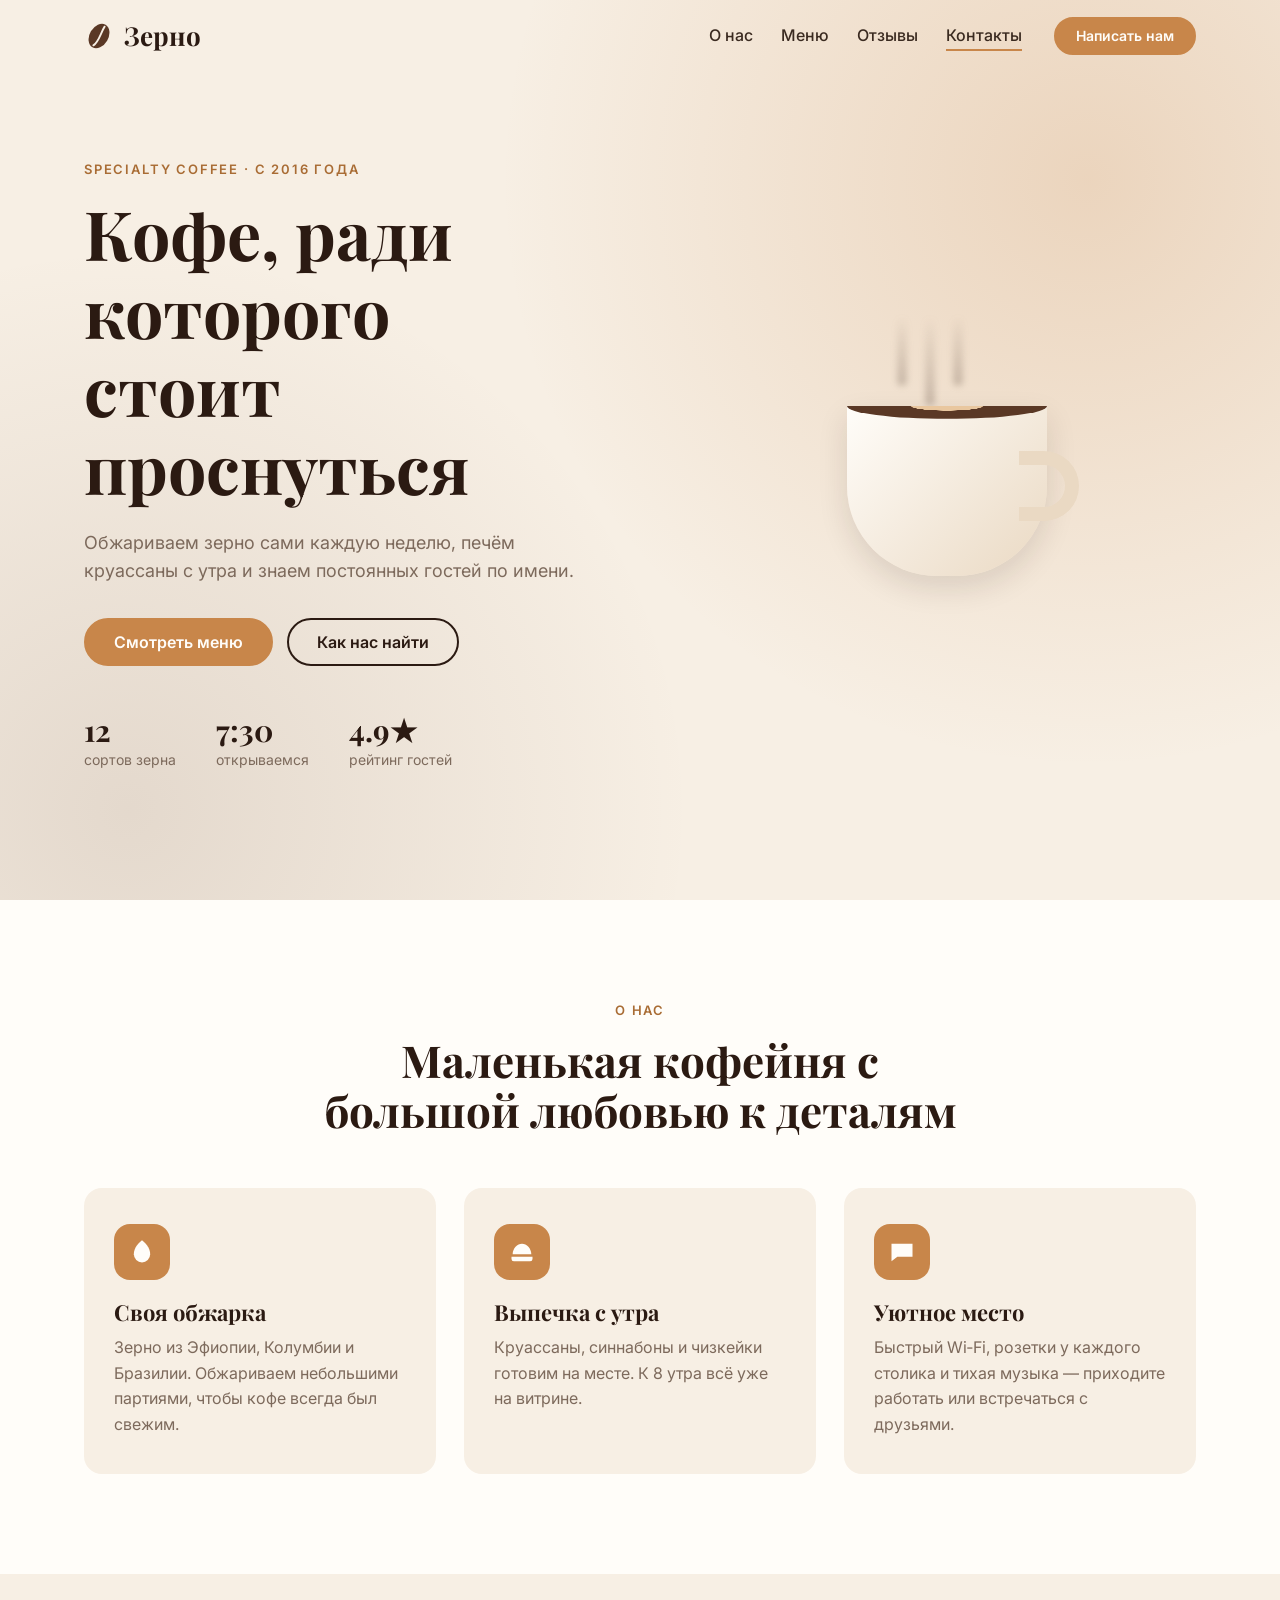
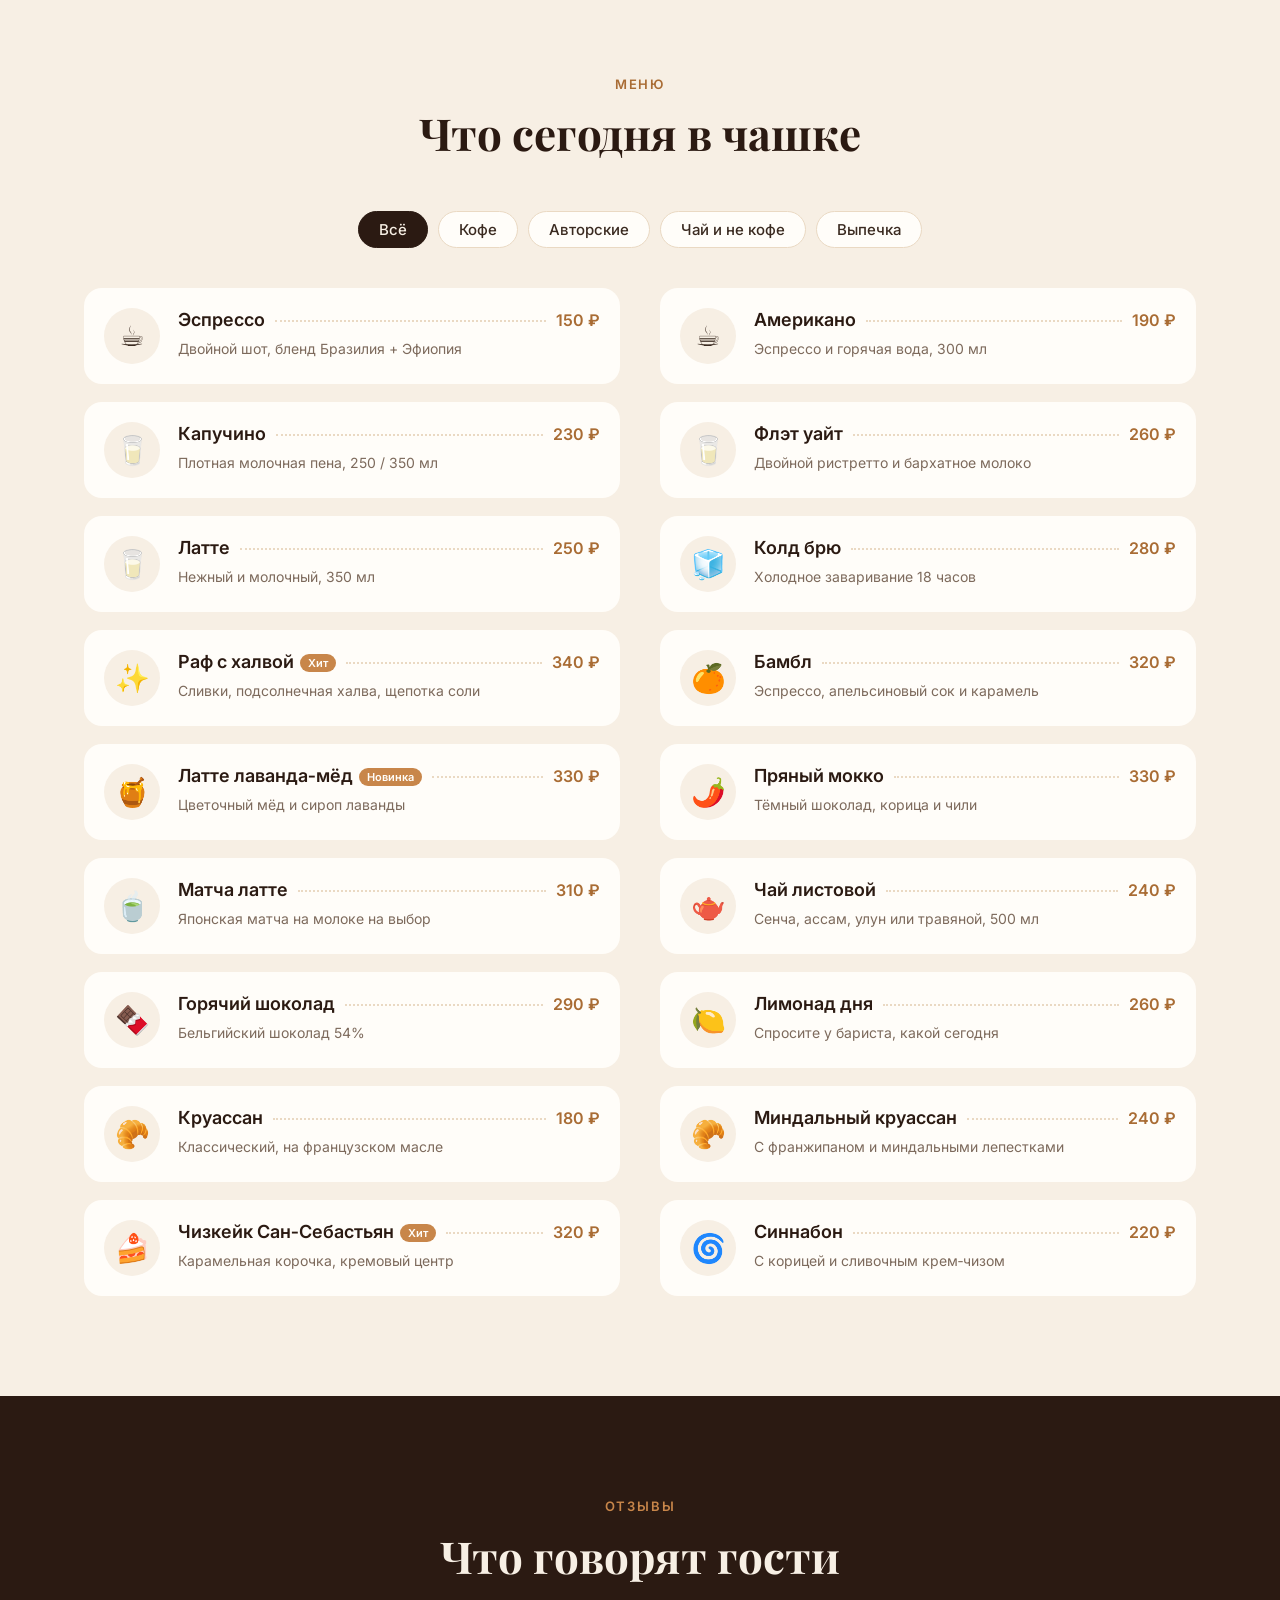
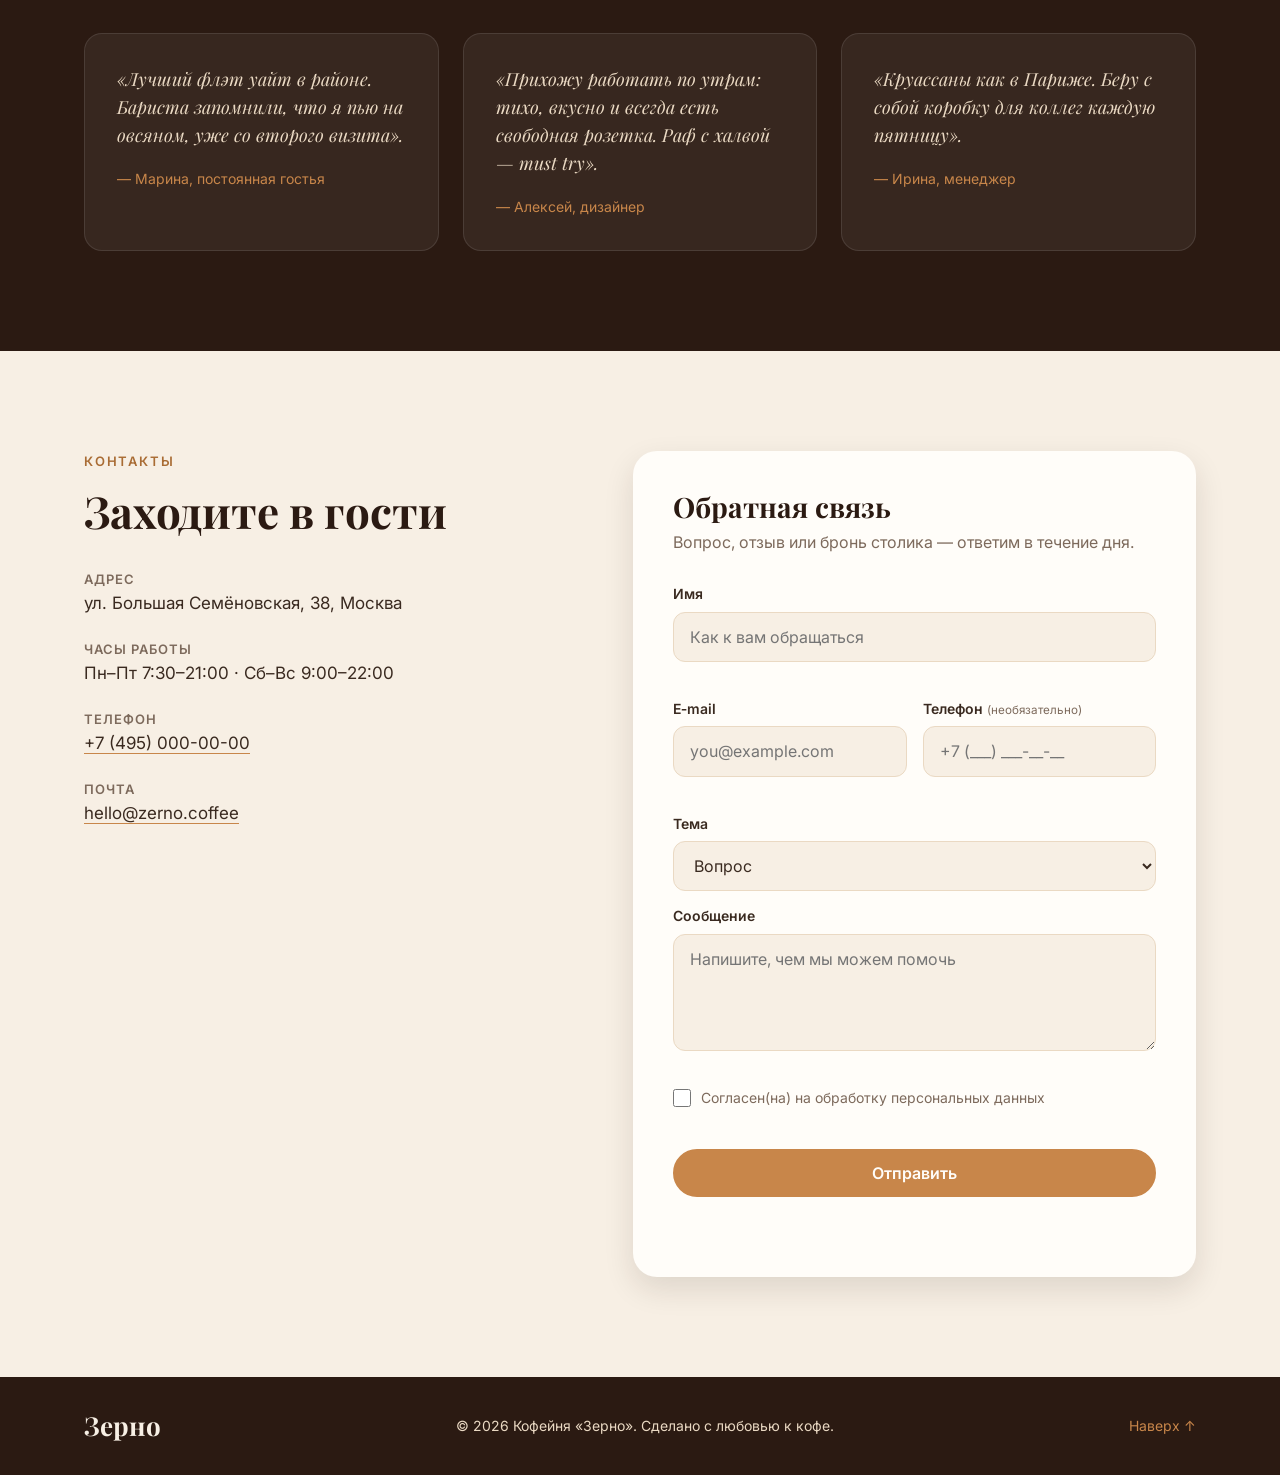
==== index.html @ 4f54d6ba "Add responsive coffee shop landing page with menu and feedback form Co-Authored-By: Claude Opus 5.5 " ====
<!DOCTYPE html>
<html lang="ru">
<head>
  <meta charset="UTF-8">
  <meta name="viewport" content="width=device-width, initial-scale=1.0">
  <title>Зерно — кофейня в центре города</title>
  <meta name="description" content="Кофейня «Зерно»: свежая обжарка, авторские напитки и домашняя выпечка. Меню, контакты и обратная связь.">
  <link rel="preconnect" href="https://fonts.googleapis.com">
  <link rel="preconnect" href="https://fonts.gstatic.com" crossorigin>
  <link href="https://fonts.googleapis.com/css2?family=Playfair+Display:wght@600;700&family=Inter:wght@400;500;600&display=swap" rel="stylesheet">
  <link rel="stylesheet" href="css/style.css">
</head>
<body>
  <header class="header" id="header">
    <div class="container header__inner">
      <a href="#top" class="logo" aria-label="Зерно — на главную">
        <svg class="logo__icon" viewBox="0 0 32 32" aria-hidden="true">
          <ellipse cx="16" cy="16" rx="10" ry="14" transform="rotate(30 16 16)" fill="currentColor"/>
          <path d="M10 26c6-4 8-14 12-20" stroke="var(--cream)" stroke-width="2" fill="none" stroke-linecap="round"/>
        </svg>
        Зерно
      </a>

      <nav class="nav" id="nav" aria-label="Основная навигация">
        <ul class="nav__list">
          <li><a href="#about" class="nav__link">О нас</a></li>
          <li><a href="#menu" class="nav__link">Меню</a></li>
          <li><a href="#reviews" class="nav__link">Отзывы</a></li>
          <li><a href="#contacts" class="nav__link">Контакты</a></li>
        </ul>
        <a href="#feedback" class="btn btn--small nav__cta">Написать нам</a>
      </nav>

      <button class="burger" id="burger" aria-label="Открыть меню" aria-expanded="false" aria-controls="nav">
        <span></span><span></span><span></span>
      </button>
    </div>
  </header>

  <main id="top">
    <!-- Hero -->
    <section class="hero">
      <div class="container hero__inner">
        <div class="hero__content">
          <p class="hero__eyebrow">Specialty coffee · с 2016 года</p>
          <h1 class="hero__title">Кофе, ради которого<br>стоит проснуться</h1>
          <p class="hero__text">Обжариваем зерно сами каждую неделю, печём круассаны с утра и знаем постоянных гостей по имени.</p>
          <div class="hero__actions">
            <a href="#menu" class="btn">Смотреть меню</a>
            <a href="#contacts" class="btn btn--ghost">Как нас найти</a>
          </div>
          <ul class="hero__stats">
            <li><strong>12</strong><span>сортов зерна</span></li>
            <li><strong>7:30</strong><span>открываемся</span></li>
            <li><strong>4.9★</strong><span>рейтинг гостей</span></li>
          </ul>
        </div>
        <div class="hero__visual" aria-hidden="true">
          <div class="cup">
            <div class="cup__steam"><span></span><span></span><span></span></div>
            <div class="cup__body">
              <div class="cup__latte"></div>
            </div>
            <div class="cup__handle"></div>
            <div class="cup__saucer"></div>
          </div>
        </div>
      </div>
    </section>

    <!-- About -->
    <section class="section about" id="about">
      <div class="container">
        <div class="section__head reveal">
          <p class="section__eyebrow">О нас</p>
          <h2 class="section__title">Маленькая кофейня с большой любовью к деталям</h2>
        </div>
        <div class="features">
          <article class="feature reveal">
            <div class="feature__icon">
              <svg viewBox="0 0 24 24" aria-hidden="true"><path d="M12 2C7 6 5 10 5 14a7 7 0 0 0 14 0c0-4-2-8-7-12Z"/></svg>
            </div>
            <h3 class="feature__title">Своя обжарка</h3>
            <p class="feature__text">Зерно из Эфиопии, Колумбии и Бразилии. Обжариваем небольшими партиями, чтобы кофе всегда был свежим.</p>
          </article>
          <article class="feature reveal">
            <div class="feature__icon">
              <svg viewBox="0 0 24 24" aria-hidden="true"><path d="M4 14c0-5 4-9 8-9s8 4 8 9H4Zm-1 2h18v2a2 2 0 0 1-2 2H5a2 2 0 0 1-2-2v-2Z"/></svg>
            </div>
            <h3 class="feature__title">Выпечка с утра</h3>
            <p class="feature__text">Круассаны, синнабоны и чизкейки готовим на месте. К 8 утра всё уже на витрине.</p>
          </article>
          <article class="feature reveal">
            <div class="feature__icon">
              <svg viewBox="0 0 24 24" aria-hidden="true"><path d="M3 5h18v11H8l-5 4V5Zm5 5h2v2H8v-2Zm4 0h2v2h-2v-2Zm4 0h2v2h-2v-2Z"/></svg>
            </div>
            <h3 class="feature__title">Уютное место</h3>
            <p class="feature__text">Быстрый Wi‑Fi, розетки у каждого столика и тихая музыка — приходите работать или встречаться с друзьями.</p>
          </article>
        </div>
      </div>
    </section>

    <!-- Menu -->
    <section class="section menu" id="menu">
      <div class="container">
        <div class="section__head reveal">
          <p class="section__eyebrow">Меню</p>
          <h2 class="section__title">Что сегодня в чашке</h2>
        </div>

        <div class="tabs" role="tablist" aria-label="Категории меню">
          <button class="tabs__btn is-active" role="tab" aria-selected="true" data-filter="all">Всё</button>
          <button class="tabs__btn" role="tab" aria-selected="false" data-filter="coffee">Кофе</button>
          <button class="tabs__btn" role="tab" aria-selected="false" data-filter="signature">Авторские</button>
          <button class="tabs__btn" role="tab" aria-selected="false" data-filter="tea">Чай и не кофе</button>
          <button class="tabs__btn" role="tab" aria-selected="false" data-filter="food">Выпечка</button>
        </div>

        <ul class="menu__grid" id="menuGrid" aria-live="polite"></ul>
      </div>
    </section>

    <!-- Reviews -->
    <section class="section reviews" id="reviews">
      <div class="container">
        <div class="section__head reveal">
          <p class="section__eyebrow">Отзывы</p>
          <h2 class="section__title">Что говорят гости</h2>
        </div>
        <div class="reviews__grid">
          <blockquote class="review reveal">
            <p>«Лучший флэт уайт в районе. Бариста запомнили, что я пью на овсяном, уже со второго визита».</p>
            <footer>— Марина, постоянная гостья</footer>
          </blockquote>
          <blockquote class="review reveal">
            <p>«Прихожу работать по утрам: тихо, вкусно и всегда есть свободная розетка. Раф с халвой — must try».</p>
            <footer>— Алексей, дизайнер</footer>
          </blockquote>
          <blockquote class="review reveal">
            <p>«Круассаны как в Париже. Беру с собой коробку для коллег каждую пятницу».</p>
            <footer>— Ирина, менеджер</footer>
          </blockquote>
        </div>
      </div>
    </section>

    <!-- Contacts + feedback -->
    <section class="section contacts" id="contacts">
      <div class="container contacts__inner">
        <div class="contacts__info reveal">
          <p class="section__eyebrow">Контакты</p>
          <h2 class="section__title">Заходите в гости</h2>
          <ul class="contacts__list">
            <li>
              <span class="contacts__label">Адрес</span>
              ул. Большая Семёновская, 38, Москва
            </li>
            <li>
              <span class="contacts__label">Часы работы</span>
              Пн–Пт 7:30–21:00 · Сб–Вс 9:00–22:00
            </li>
            <li>
              <span class="contacts__label">Телефон</span>
              <a href="tel:+74950000000">+7 (495) 000-00-00</a>
            </li>
            <li>
              <span class="contacts__label">Почта</span>
              <a href="mailto:hello@zerno.coffee">hello@zerno.coffee</a>
            </li>
          </ul>
        </div>

        <form class="form reveal" id="feedback" novalidate>
          <h3 class="form__title">Обратная связь</h3>
          <p class="form__subtitle">Вопрос, отзыв или бронь столика — ответим в течение дня.</p>

          <div class="form__field">
            <label for="name">Имя</label>
            <input type="text" id="name" name="name" autocomplete="name" placeholder="Как к вам обращаться" required minlength="2">
            <span class="form__error" aria-live="polite"></span>
          </div>

          <div class="form__row">
            <div class="form__field">
              <label for="email">E‑mail</label>
              <input type="email" id="email" name="email" autocomplete="email" placeholder="you@example.com" required>
              <span class="form__error" aria-live="polite"></span>
            </div>
            <div class="form__field">
              <label for="phone">Телефон <small>(необязательно)</small></label>
              <input type="tel" id="phone" name="phone" autocomplete="tel" placeholder="+7 (___) ___-__-__">
              <span class="form__error" aria-live="polite"></span>
            </div>
          </div>

          <div class="form__field">
            <label for="topic">Тема</label>
            <select id="topic" name="topic">
              <option value="question">Вопрос</option>
              <option value="booking">Бронь столика</option>
              <option value="review">Отзыв</option>
              <option value="partnership">Сотрудничество</option>
            </select>
          </div>

          <div class="form__field">
            <label for="message">Сообщение</label>
            <textarea id="message" name="message" rows="4" placeholder="Напишите, чем мы можем помочь" required minlength="10"></textarea>
            <span class="form__error" aria-live="polite"></span>
          </div>

          <label class="form__check">
            <input type="checkbox" id="agree" name="agree" required>
            <span>Согласен(на) на обработку персональных данных</span>
          </label>
          <span class="form__error form__error--check" aria-live="polite"></span>

          <button type="submit" class="btn btn--full">Отправить</button>
          <p class="form__status" id="formStatus" role="status"></p>
        </form>
      </div>
    </section>
  </main>

  <footer class="footer">
    <div class="container footer__inner">
      <a href="#top" class="logo logo--light">Зерно</a>
      <p>© <span id="year"></span> Кофейня «Зерно». Сделано с любовью к кофе.</p>
      <a href="#top" class="footer__up">Наверх ↑</a>
    </div>
  </footer>

  <script src="js/main.js"></script>
</body>
</html>
---- css/style.css ----
/* ===== Variables ===== */
:root {
  --espresso: #2b1a12;
  --coffee: #5a3825;
  --caramel: #c8864a;
  --caramel-dark: #a96c34;
  --cream: #f7efe4;
  --latte: #ead9c3;
  --white: #fffdf9;
  --text: #3a2a20;
  --muted: #7d6a5c;
  --error: #c0392b;
  --success: #2e7d4f;

  --radius: 18px;
  --shadow: 0 12px 30px rgba(43, 26, 18, 0.12);
  --header-h: 72px;
  --font-head: "Playfair Display", Georgia, serif;
  --font-body: "Inter", system-ui, -apple-system, sans-serif;
}

/* ===== Base ===== */
*,
*::before,
*::after {
  box-sizing: border-box;
}

html {
  scroll-behavior: smooth;
  scroll-padding-top: var(--header-h);
}

body {
  margin: 0;
  font-family: var(--font-body);
  font-size: 16px;
  line-height: 1.6;
  color: var(--text);
  background: var(--cream);
  -webkit-font-smoothing: antialiased;
}

body.no-scroll {
  overflow: hidden;
}

img {
  max-width: 100%;
  display: block;
}

a {
  color: inherit;
}

h1, h2, h3 {
  font-family: var(--font-head);
  line-height: 1.15;
  margin: 0;
  color: var(--espresso);
}

.container {
  width: 100%;
  max-width: 1160px;
  margin: 0 auto;
  padding: 0 24px;
}

/* ===== Buttons ===== */
.btn {
  display: inline-flex;
  align-items: center;
  justify-content: center;
  gap: 8px;
  padding: 14px 28px;
  border: 2px solid var(--caramel);
  border-radius: 999px;
  background: var(--caramel);
  color: var(--white);
  font: 600 16px/1 var(--font-body);
  text-decoration: none;
  cursor: pointer;
  transition: background 0.2s, border-color 0.2s, color 0.2s, transform 0.2s;
}

.btn:hover {
  background: var(--caramel-dark);
  border-color: var(--caramel-dark);
  transform: translateY(-2px);
}

.btn:focus-visible,
.tabs__btn:focus-visible,
.burger:focus-visible {
  outline: 3px solid var(--espresso);
  outline-offset: 3px;
}

.btn--ghost {
  background: transparent;
  color: var(--espresso);
  border-color: var(--espresso);
}

.btn--ghost:hover {
  background: var(--espresso);
  border-color: var(--espresso);
  color: var(--white);
}

.btn--small {
  padding: 10px 20px;
  font-size: 14px;
}

.btn--full {
  width: 100%;
}

.btn:disabled {
  opacity: 0.6;
  cursor: wait;
  transform: none;
}

/* ===== Header ===== */
.header {
  position: fixed;
  inset: 0 0 auto;
  z-index: 100;
  height: var(--header-h);
  transition: background 0.3s, box-shadow 0.3s;
}

.header.is-scrolled {
  background: rgba(247, 239, 228, 0.92);
  backdrop-filter: blur(10px);
  box-shadow: 0 2px 16px rgba(43, 26, 18, 0.08);
}

.header__inner {
  height: 100%;
  display: flex;
  align-items: center;
  justify-content: space-between;
}

.logo {
  display: inline-flex;
  align-items: center;
  gap: 10px;
  font: 700 26px/1 var(--font-head);
  color: var(--espresso);
  text-decoration: none;
}

.logo__icon {
  width: 30px;
  height: 30px;
  color: var(--coffee);
}

.logo--light {
  color: var(--cream);
}

.nav {
  display: flex;
  align-items: center;
  gap: 32px;
}

.nav__list {
  display: flex;
  gap: 28px;
  list-style: none;
  margin: 0;
  padding: 0;
}

.nav__link {
  position: relative;
  font-weight: 500;
  text-decoration: none;
  padding: 4px 0;
}

.nav__link::after {
  content: "";
  position: absolute;
  left: 0;
  bottom: -2px;
  width: 100%;
  height: 2px;
  background: var(--caramel);
  transform: scaleX(0);
  transform-origin: left;
  transition: transform 0.25s;
}

.nav__link:hover::after,
.nav__link.is-active::after {
  transform: scaleX(1);
}

.burger {
  display: none;
  width: 44px;
  height: 44px;
  padding: 10px;
  border: 0;
  background: transparent;
  cursor: pointer;
  position: relative;
  z-index: 110;
}

.burger span {
  display: block;
  height: 2px;
  margin: 5px 0;
  background: var(--espresso);
  border-radius: 2px;
  transition: transform 0.3s, opacity 0.3s;
}

.burger.is-open span:nth-child(1) { transform: translateY(7px) rotate(45deg); }
.burger.is-open span:nth-child(2) { opacity: 0; }
.burger.is-open span:nth-child(3) { transform: translateY(-7px) rotate(-45deg); }

/* ===== Hero ===== */
.hero {
  min-height: 100vh;
  display: flex;
  align-items: center;
  padding: calc(var(--header-h) + 40px) 0 80px;
  background:
    radial-gradient(circle at 85% 20%, rgba(200, 134, 74, 0.25), transparent 45%),
    radial-gradient(circle at 10% 90%, rgba(90, 56, 37, 0.12), transparent 40%),
    var(--cream);
  overflow: hidden;
}

.hero__inner {
  display: grid;
  grid-template-columns: 1.1fr 0.9fr;
  align-items: center;
  gap: 48px;
}

.hero__eyebrow,
.section__eyebrow {
  margin: 0 0 14px;
  font-size: 13px;
  font-weight: 600;
  letter-spacing: 0.14em;
  text-transform: uppercase;
  color: var(--caramel-dark);
}

.hero__title {
  font-size: clamp(38px, 6vw, 68px);
  margin-bottom: 22px;
}

.hero__text {
  max-width: 520px;
  margin: 0 0 32px;
  font-size: 18px;
  color: var(--muted);
}

.hero__actions {
  display: flex;
  flex-wrap: wrap;
  gap: 14px;
}

.hero__stats {
  display: flex;
  gap: 40px;
  list-style: none;
  margin: 48px 0 0;
  padding: 0;
}

.hero__stats strong {
  display: block;
  font: 700 30px/1.1 var(--font-head);
  color: var(--espresso);
}

.hero__stats span {
  font-size: 14px;
  color: var(--muted);
}

/* Cup illustration */
.hero__visual {
  display: flex;
  justify-content: center;
}

.cup {
  position: relative;
  width: 280px;
  height: 300px;
  animation: float 5s ease-in-out infinite;
}

.cup__body {
  position: absolute;
  bottom: 40px;
  left: 30px;
  width: 200px;
  height: 170px;
  background: linear-gradient(135deg, var(--white), var(--latte));
  border-radius: 0 0 90px 90px;
  box-shadow: var(--shadow);
  overflow: hidden;
}

.cup__latte {
  position: absolute;
  top: 0;
  left: 0;
  right: 0;
  height: 32px;
  background: radial-gradient(ellipse at center, #e9c79f 0 25%, var(--coffee) 26% 100%);
  border-radius: 50%;
  transform: translateY(-50%) scaleY(0.8);
}

.cup__handle {
  position: absolute;
  bottom: 95px;
  right: 18px;
  width: 60px;
  height: 70px;
  border: 14px solid var(--latte);
  border-left: 0;
  border-radius: 0 40px 40px 0;
}

.cup__saucer {
  position: absolute;
  bottom: 20px;
  left: 0;
  width: 260px;
  height: 34px;
  background: linear-gradient(var(--white), var(--latte));
  border-radius: 50%;
  box-shadow: 0 14px 24px rgba(43, 26, 18, 0.15);
  z-index: -1;
}

.cup__steam {
  position: absolute;
  top: 0;
  left: 80px;
  display: flex;
  gap: 18px;
}

.cup__steam span {
  width: 10px;
  height: 70px;
  border-radius: 10px;
  background: linear-gradient(to top, rgba(125, 106, 92, 0.35), transparent);
  filter: blur(3px);
  animation: steam 3s ease-in-out infinite;
}

.cup__steam span:nth-child(2) { animation-delay: 0.6s; height: 90px; }
.cup__steam span:nth-child(3) { animation-delay: 1.2s; }

@keyframes float {
  0%, 100% { transform: translateY(0); }
  50% { transform: translateY(-12px); }
}

@keyframes steam {
  0% { transform: translateY(20px) scaleY(0.6); opacity: 0; }
  50% { opacity: 1; }
  100% { transform: translateY(-20px) scaleY(1.1); opacity: 0; }
}

/* ===== Sections ===== */
.section {
  padding: 100px 0;
}

.section__head {
  max-width: 640px;
  margin: 0 auto 52px;
  text-align: center;
}

.section__title {
  font-size: clamp(30px, 4vw, 44px);
}

/* About */
.about {
  background: var(--white);
}

.features {
  display: grid;
  grid-template-columns: repeat(3, 1fr);
  gap: 28px;
}

.feature {
  padding: 36px 30px;
  background: var(--cream);
  border-radius: var(--radius);
  transition: transform 0.3s, box-shadow 0.3s;
}

.feature:hover {
  transform: translateY(-6px);
  box-shadow: var(--shadow);
}

.feature__icon {
  display: grid;
  place-items: center;
  width: 56px;
  height: 56px;
  margin-bottom: 20px;
  border-radius: 16px;
  background: var(--caramel);
}

.feature__icon svg {
  width: 28px;
  height: 28px;
  fill: var(--white);
}

.feature__title {
  font-size: 22px;
  margin-bottom: 10px;
}

.feature__text {
  margin: 0;
  color: var(--muted);
}

/* Menu */
.tabs {
  display: flex;
  flex-wrap: wrap;
  justify-content: center;
  gap: 10px;
  margin-bottom: 40px;
}

.tabs__btn {
  padding: 10px 20px;
  border: 1.5px solid var(--latte);
  border-radius: 999px;
  background: var(--white);
  color: var(--text);
  font: 500 15px/1 var(--font-body);
  cursor: pointer;
  transition: background 0.2s, color 0.2s, border-color 0.2s;
}

.tabs__btn:hover {
  border-color: var(--caramel);
}

.tabs__btn.is-active {
  background: var(--espresso);
  border-color: var(--espresso);
  color: var(--cream);
}

.menu__grid {
  display: grid;
  grid-template-columns: repeat(2, 1fr);
  gap: 18px 40px;
  list-style: none;
  margin: 0;
  padding: 0;
}

.menu-item {
  display: flex;
  gap: 18px;
  align-items: flex-start;
  padding: 20px;
  border-radius: var(--radius);
  background: var(--white);
  animation: fadeUp 0.4s ease both;
}

.menu-item__emoji {
  flex-shrink: 0;
  display: grid;
  place-items: center;
  width: 56px;
  height: 56px;
  border-radius: 50%;
  background: var(--cream);
  font-size: 28px;
}

.menu-item__body {
  flex: 1;
  min-width: 0;
}

.menu-item__top {
  display: flex;
  align-items: baseline;
  gap: 10px;
}

.menu-item__name {
  font: 600 18px/1.3 var(--font-body);
  color: var(--espresso);
}

.menu-item__dots {
  flex: 1;
  border-bottom: 2px dotted var(--latte);
  transform: translateY(-4px);
}

.menu-item__price {
  font-weight: 600;
  color: var(--caramel-dark);
  white-space: nowrap;
}

.menu-item__desc {
  margin: 4px 0 0;
  font-size: 14px;
  color: var(--muted);
}

.menu-item__tag {
  display: inline-block;
  margin-left: 6px;
  padding: 2px 8px;
  border-radius: 999px;
  background: var(--caramel);
  color: var(--white);
  font-size: 11px;
  font-weight: 600;
  vertical-align: middle;
}

@keyframes fadeUp {
  from { opacity: 0; transform: translateY(12px); }
  to { opacity: 1; transform: none; }
}

/* Reviews */
.reviews {
  background: var(--espresso);
}

.reviews .section__title {
  color: var(--cream);
}

.reviews .section__eyebrow {
  color: var(--caramel);
}

.reviews__grid {
  display: grid;
  grid-template-columns: repeat(3, 1fr);
  gap: 24px;
}

.review {
  margin: 0;
  padding: 32px;
  border-radius: var(--radius);
  background: rgba(255, 253, 249, 0.06);
  border: 1px solid rgba(255, 253, 249, 0.1);
  color: var(--latte);
}

.review p {
  margin: 0 0 18px;
  font: 400 18px/1.55 var(--font-head);
  font-style: italic;
}

.review footer {
  font-size: 14px;
  color: var(--caramel);
}

/* Contacts + form */
.contacts__inner {
  display: grid;
  grid-template-columns: 1fr 1.15fr;
  gap: 60px;
  align-items: start;
}

.contacts__list {
  list-style: none;
  margin: 32px 0 0;
  padding: 0;
  display: grid;
  gap: 22px;
}

.contacts__list li {
  font-size: 17px;
}

.contacts__list a {
  text-decoration: none;
  border-bottom: 1px solid var(--caramel);
}

.contacts__label {
  display: block;
  font-size: 13px;
  font-weight: 600;
  letter-spacing: 0.08em;
  text-transform: uppercase;
  color: var(--muted);
}

.form {
  padding: 40px;
  border-radius: 24px;
  background: var(--white);
  box-shadow: var(--shadow);
}

.form__title {
  font-size: 28px;
  margin-bottom: 6px;
}

.form__subtitle {
  margin: 0 0 28px;
  color: var(--muted);
}

.form__row {
  display: grid;
  grid-template-columns: 1fr 1fr;
  gap: 16px;
}

.form__field {
  display: flex;
  flex-direction: column;
  margin-bottom: 14px;
}

.form__field label {
  margin-bottom: 6px;
  font-size: 14px;
  font-weight: 600;
}

.form__field small {
  font-weight: 400;
  color: var(--muted);
}

.form input[type="text"],
.form input[type="email"],
.form input[type="tel"],
.form select,
.form textarea {
  width: 100%;
  padding: 13px 16px;
  border: 1.5px solid var(--latte);
  border-radius: 12px;
  background: var(--cream);
  color: var(--text);
  font: 400 16px/1.4 var(--font-body);
  transition: border-color 0.2s, box-shadow 0.2s, background 0.2s;
}

.form textarea {
  resize: vertical;
  min-height: 110px;
}

.form input:focus,
.form select:focus,
.form textarea:focus {
  outline: none;
  border-color: var(--caramel);
  background: var(--white);
  box-shadow: 0 0 0 4px rgba(200, 134, 74, 0.18);
}

.form .is-invalid {
  border-color: var(--error);
}

.form__error {
  min-height: 18px;
  margin-top: 4px;
  font-size: 13px;
  color: var(--error);
}

.form__check {
  display: flex;
  align-items: flex-start;
  gap: 10px;
  font-size: 14px;
  color: var(--muted);
  cursor: pointer;
}

.form__check input {
  width: 18px;
  height: 18px;
  margin: 2px 0 0;
  accent-color: var(--caramel);
  flex-shrink: 0;
}

.form__error--check {
  display: block;
  margin-bottom: 18px;
}

.form__status {
  min-height: 24px;
  margin: 16px 0 0;
  text-align: center;
  font-weight: 500;
}

.form__status.is-success { color: var(--success); }
.form__status.is-error { color: var(--error); }

/* Footer */
.footer {
  padding: 36px 0;
  background: var(--espresso);
  color: var(--latte);
  font-size: 14px;
}

.footer__inner {
  display: flex;
  align-items: center;
  justify-content: space-between;
  gap: 20px;
}

.footer p {
  margin: 0;
}

.footer__up {
  text-decoration: none;
  color: var(--caramel);
}

/* Reveal on scroll */
.reveal {
  opacity: 0;
  transform: translateY(24px);
  transition: opacity 0.7s ease, transform 0.7s ease;
}

.reveal.is-visible {
  opacity: 1;
  transform: none;
}

/* ===== Responsive ===== */
@media (max-width: 1024px) {
  .hero__inner {
    grid-template-columns: 1fr;
    text-align: center;
  }

  .hero__text {
    margin-left: auto;
    margin-right: auto;
  }

  .hero__actions,
  .hero__stats {
    justify-content: center;
  }

  .hero__visual {
    order: -1;
  }

  .cup {
    transform: scale(0.8);
  }

  .features,
  .reviews__grid {
    grid-template-columns: repeat(2, 1fr);
  }

  .contacts__inner {
    grid-template-columns: 1fr;
    gap: 40px;
  }
}

@media (max-width: 860px) {
  .burger {
    display: block;
  }

  .nav {
    position: fixed;
    inset: 0;
    flex-direction: column;
    justify-content: center;
    gap: 40px;
    background: var(--cream);
    transform: translateX(100%);
    visibility: hidden;
    transition: transform 0.35s ease, visibility 0.35s;
  }

  .nav.is-open {
    transform: none;
    visibility: visible;
  }

  .nav__list {
    flex-direction: column;
    align-items: center;
    gap: 26px;
  }

  .nav__link {
    font: 600 26px/1 var(--font-head);
  }

  .menu__grid {
    grid-template-columns: 1fr;
  }
}

@media (max-width: 640px) {
  :root {
    --header-h: 64px;
  }

  .container {
    padding: 0 16px;
  }

  .section {
    padding: 70px 0;
  }

  .hero {
    min-height: auto;
  }

  .hero__text {
    font-size: 16px;
  }

  .hero__actions .btn {
    flex: 1 1 100%;
  }

  .hero__stats {
    gap: 24px;
  }

  .hero__stats strong {
    font-size: 24px;
  }

  .cup {
    transform: scale(0.65);
    margin: -50px 0 -60px;
  }

  .features,
  .reviews__grid {
    grid-template-columns: 1fr;
  }

  .menu-item {
    padding: 16px;
    gap: 14px;
  }

  .menu-item__emoji {
    width: 46px;
    height: 46px;
    font-size: 22px;
  }

  .menu-item__name {
    font-size: 16px;
  }

  .form {
    padding: 28px 20px;
  }

  .form__row {
    grid-template-columns: 1fr;
    gap: 0;
  }

  .footer__inner {
    flex-direction: column;
    text-align: center;
  }
}

@media (prefers-reduced-motion: reduce) {
  *,
  *::before,
  *::after {
    animation: none !important;
    transition: none !important;
  }

  html {
    scroll-behavior: auto;
  }

  .reveal {
    opacity: 1;
    transform: none;
  }
}
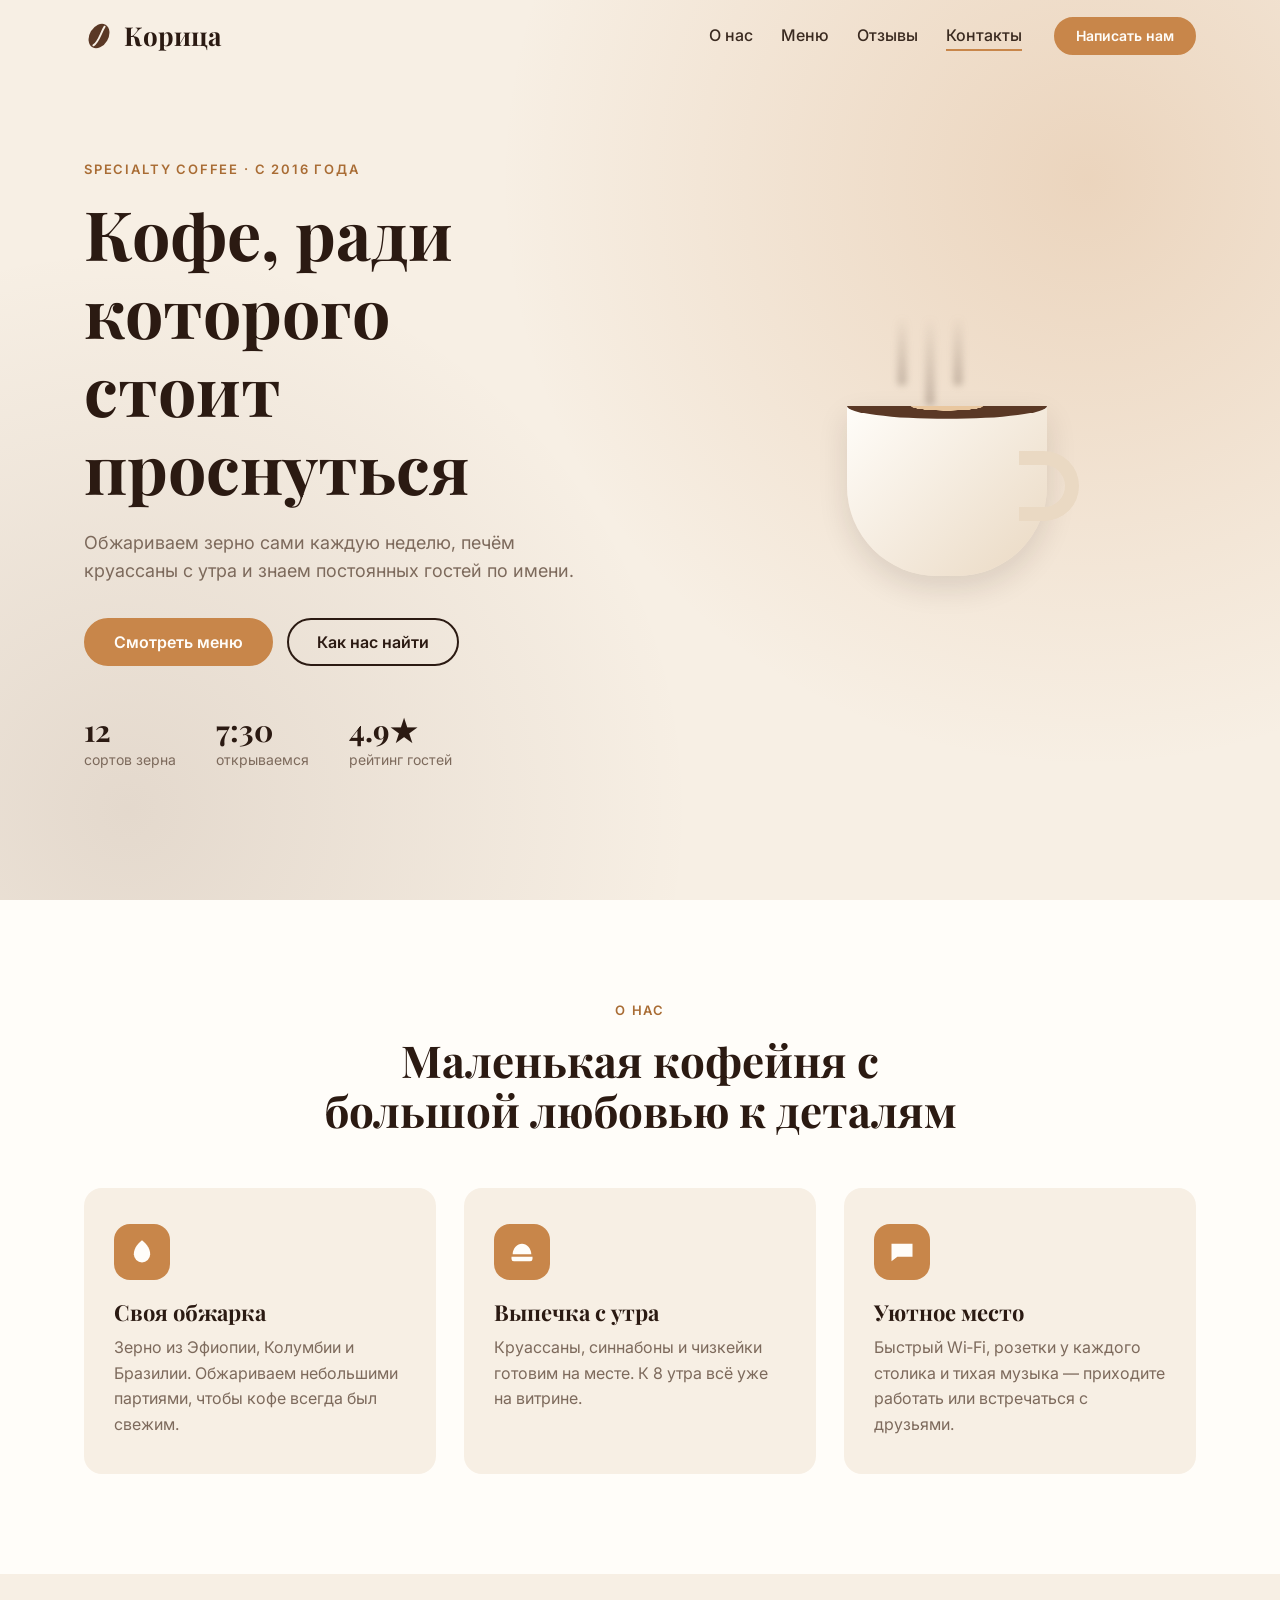
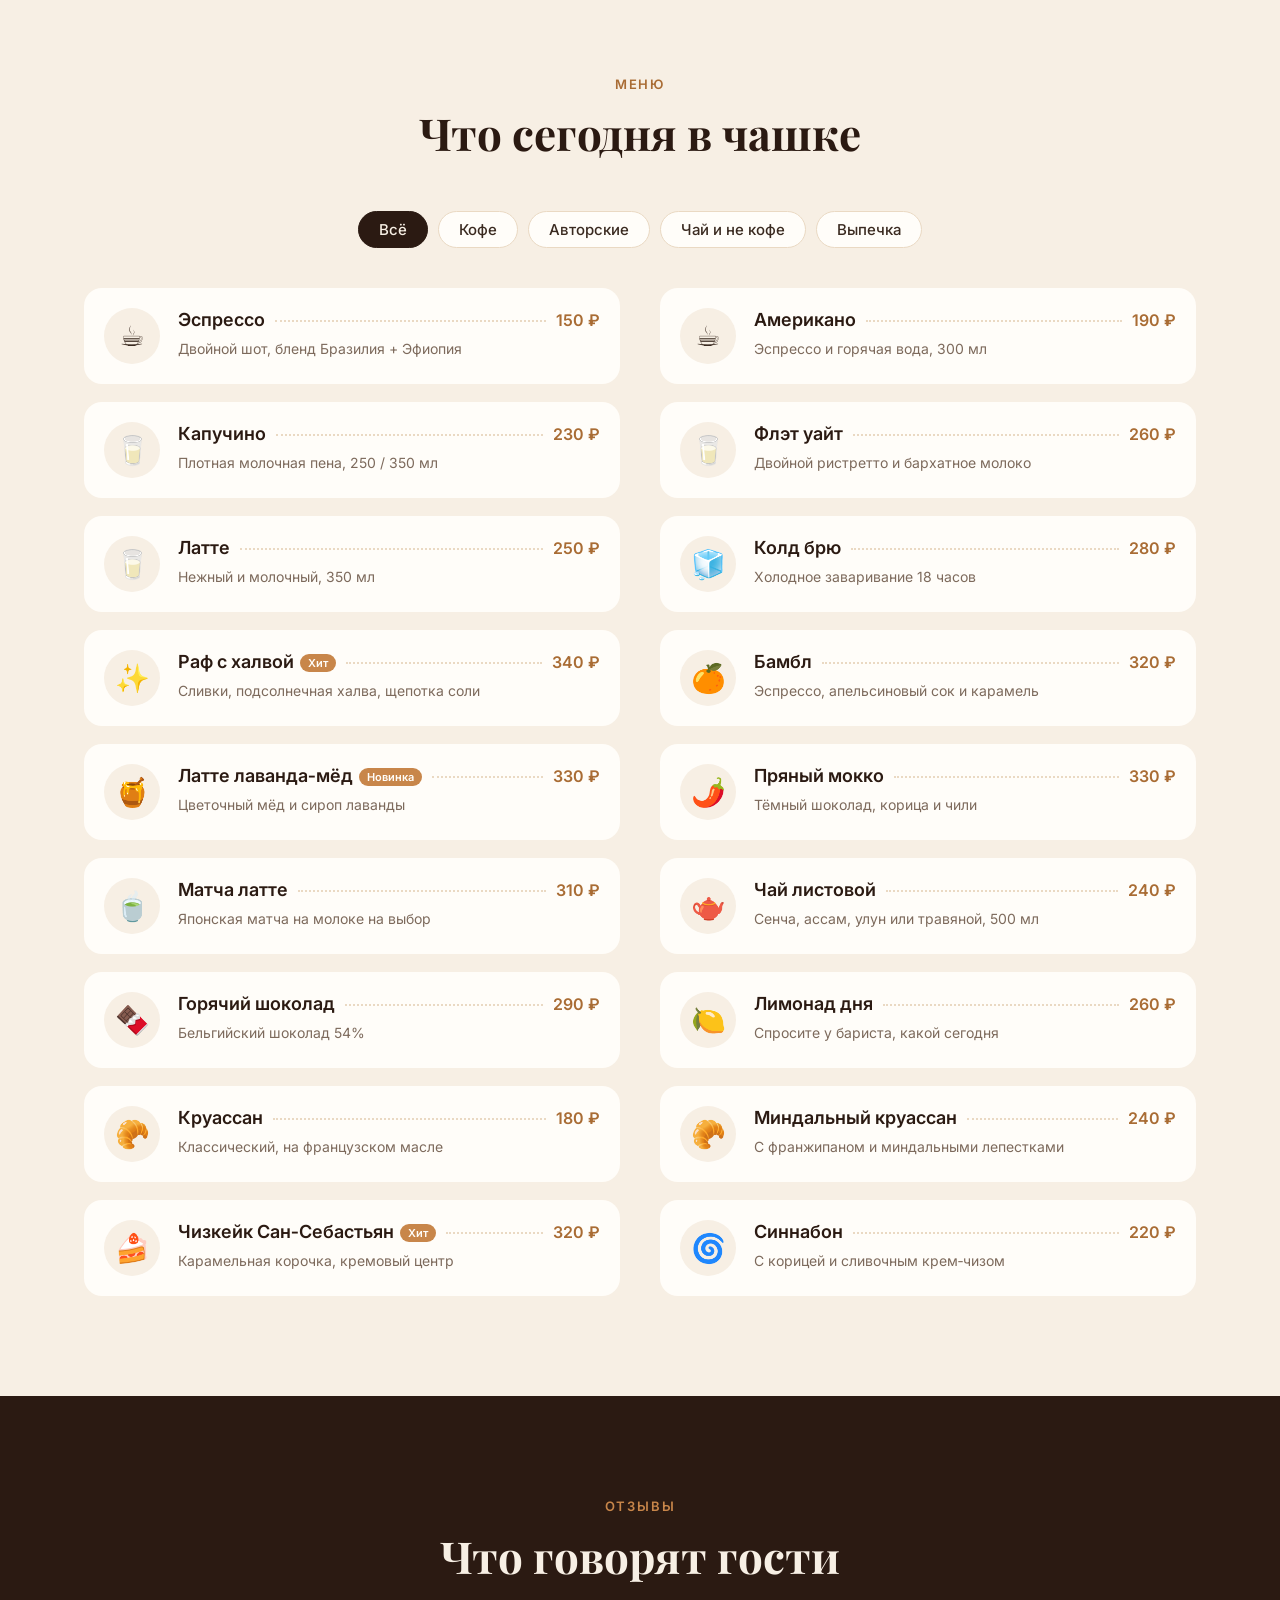
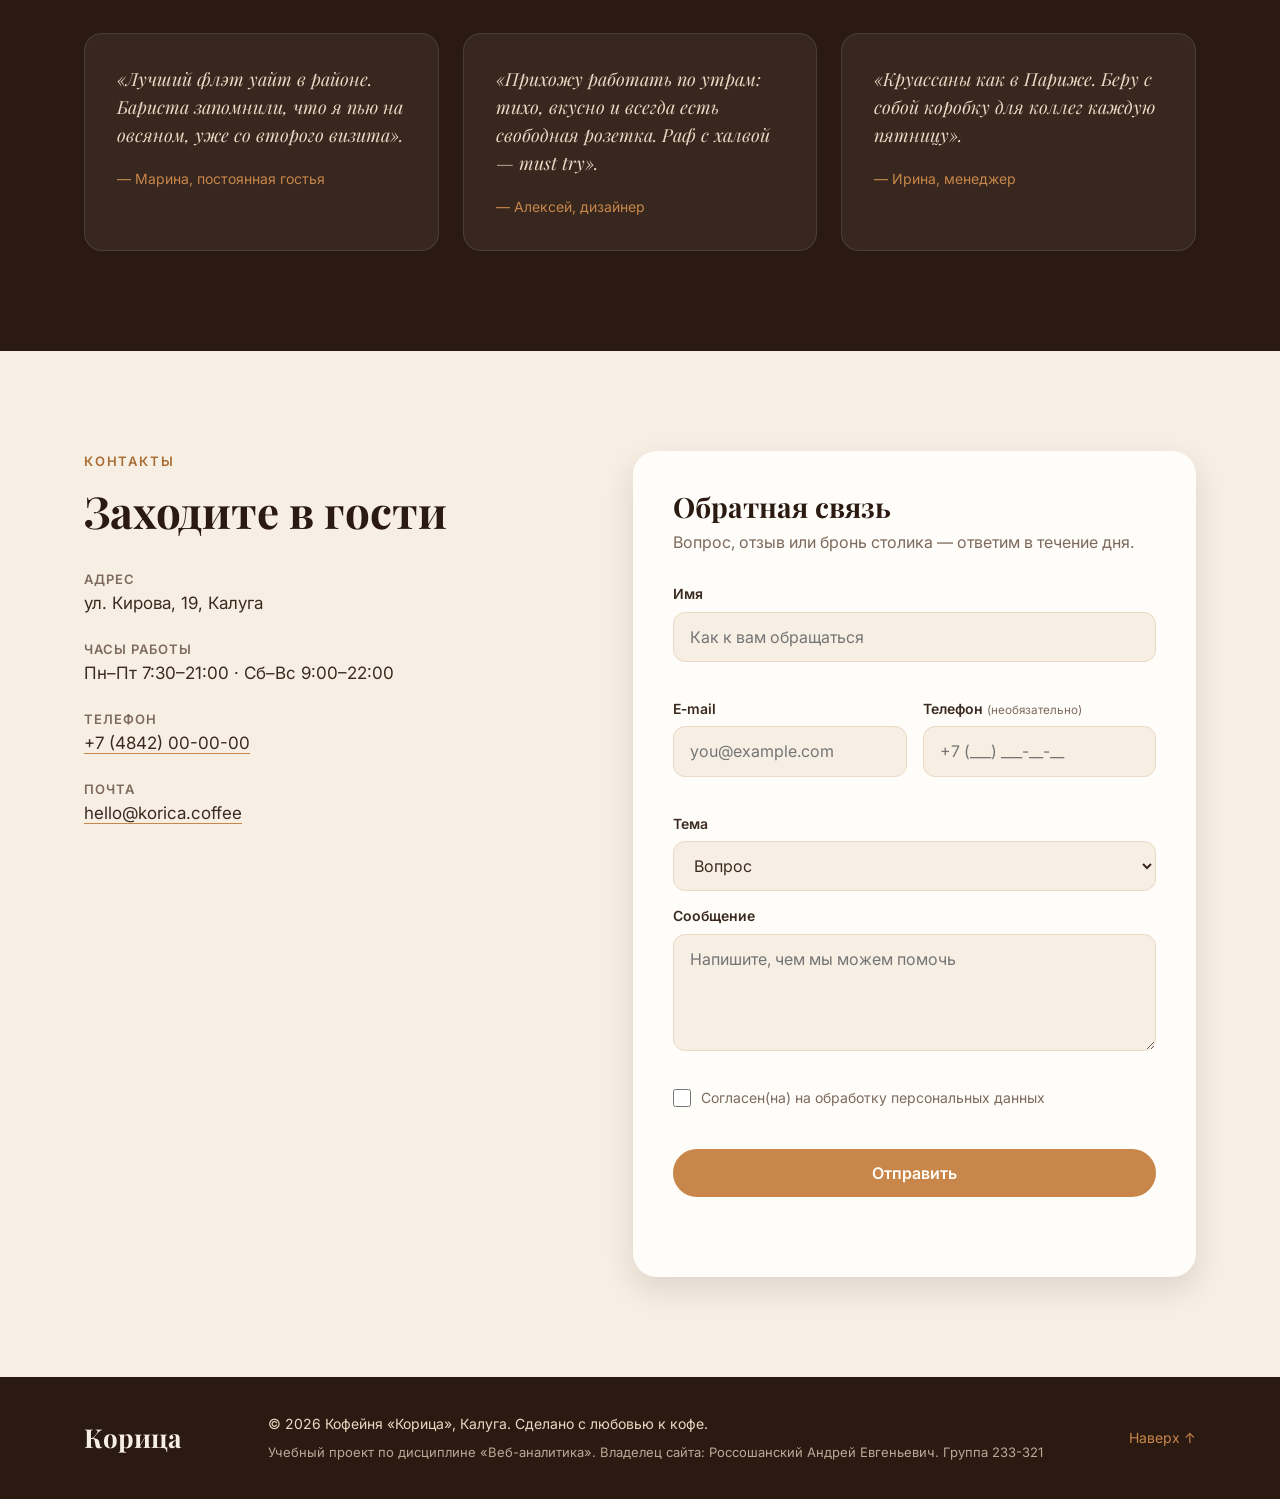
==== commit 3574da79: "Rename coffee shop to Корица, move to Kaluga, add course footer note Co-Authored-By: Claude Opus 5.5" ====
--- a/index.html
+++ b/index.html
@@ -3,8 +3,8 @@
 <head>
   <meta charset="UTF-8">
   <meta name="viewport" content="width=device-width, initial-scale=1.0">
-  <title>Зерно — кофейня в центре города</title>
-  <meta name="description" content="Кофейня «Зерно»: свежая обжарка, авторские напитки и домашняя выпечка. Меню, контакты и обратная связь.">
+  <title>Корица — кофейня в центре Калуги</title>
+  <meta name="description" content="Кофейня «Корица» в Калуге: свежая обжарка, авторские напитки и домашняя выпечка. Меню, контакты и обратная связь.">
   <link rel="preconnect" href="https://fonts.googleapis.com">
   <link rel="preconnect" href="https://fonts.gstatic.com" crossorigin>
   <link href="https://fonts.googleapis.com/css2?family=Playfair+Display:wght@600;700&family=Inter:wght@400;500;600&display=swap" rel="stylesheet">
@@ -13,12 +13,12 @@
 <body>
   <header class="header" id="header">
     <div class="container header__inner">
-      <a href="#top" class="logo" aria-label="Зерно — на главную">
+      <a href="#top" class="logo" aria-label="Корица — на главную">
         <svg class="logo__icon" viewBox="0 0 32 32" aria-hidden="true">
           <ellipse cx="16" cy="16" rx="10" ry="14" transform="rotate(30 16 16)" fill="currentColor"/>
           <path d="M10 26c6-4 8-14 12-20" stroke="var(--cream)" stroke-width="2" fill="none" stroke-linecap="round"/>
         </svg>
-        Зерно
+        Корица
       </a>
 
       <nav class="nav" id="nav" aria-label="Основная навигация">
@@ -154,7 +154,7 @@
           <ul class="contacts__list">
             <li>
               <span class="contacts__label">Адрес</span>
-              ул. Большая Семёновская, 38, Москва
+              ул. Кирова, 19, Калуга
             </li>
             <li>
               <span class="contacts__label">Часы работы</span>
@@ -162,11 +162,11 @@
             </li>
             <li>
               <span class="contacts__label">Телефон</span>
-              <a href="tel:+74950000000">+7 (495) 000-00-00</a>
+              <a href="tel:+74842000000">+7 (4842) 00-00-00</a>
             </li>
             <li>
               <span class="contacts__label">Почта</span>
-              <a href="mailto:hello@zerno.coffee">hello@zerno.coffee</a>
+              <a href="mailto:hello@korica.coffee">hello@korica.coffee</a>
             </li>
           </ul>
         </div>
@@ -225,8 +225,11 @@
 
   <footer class="footer">
     <div class="container footer__inner">
-      <a href="#top" class="logo logo--light">Зерно</a>
-      <p>© <span id="year"></span> Кофейня «Зерно». Сделано с любовью к кофе.</p>
+      <a href="#top" class="logo logo--light">Корица</a>
+      <div class="footer__text">
+        <p>© <span id="year"></span> Кофейня «Корица», Калуга. Сделано с любовью к кофе.</p>
+        <p class="footer__note">Учебный проект по дисциплине «Веб-аналитика». Владелец сайта: Россошанский Андрей Евгеньевич. Группа 233-321</p>
+      </div>
       <a href="#top" class="footer__up">Наверх ↑</a>
     </div>
   </footer>
--- a/css/style.css
+++ b/css/style.css
@@ -766,6 +766,12 @@
   margin: 0;
 }
 
+.footer__note {
+  margin-top: 6px !important;
+  font-size: 13px;
+  opacity: 0.75;
+}
+
 .footer__up {
   text-decoration: none;
   color: var(--caramel);
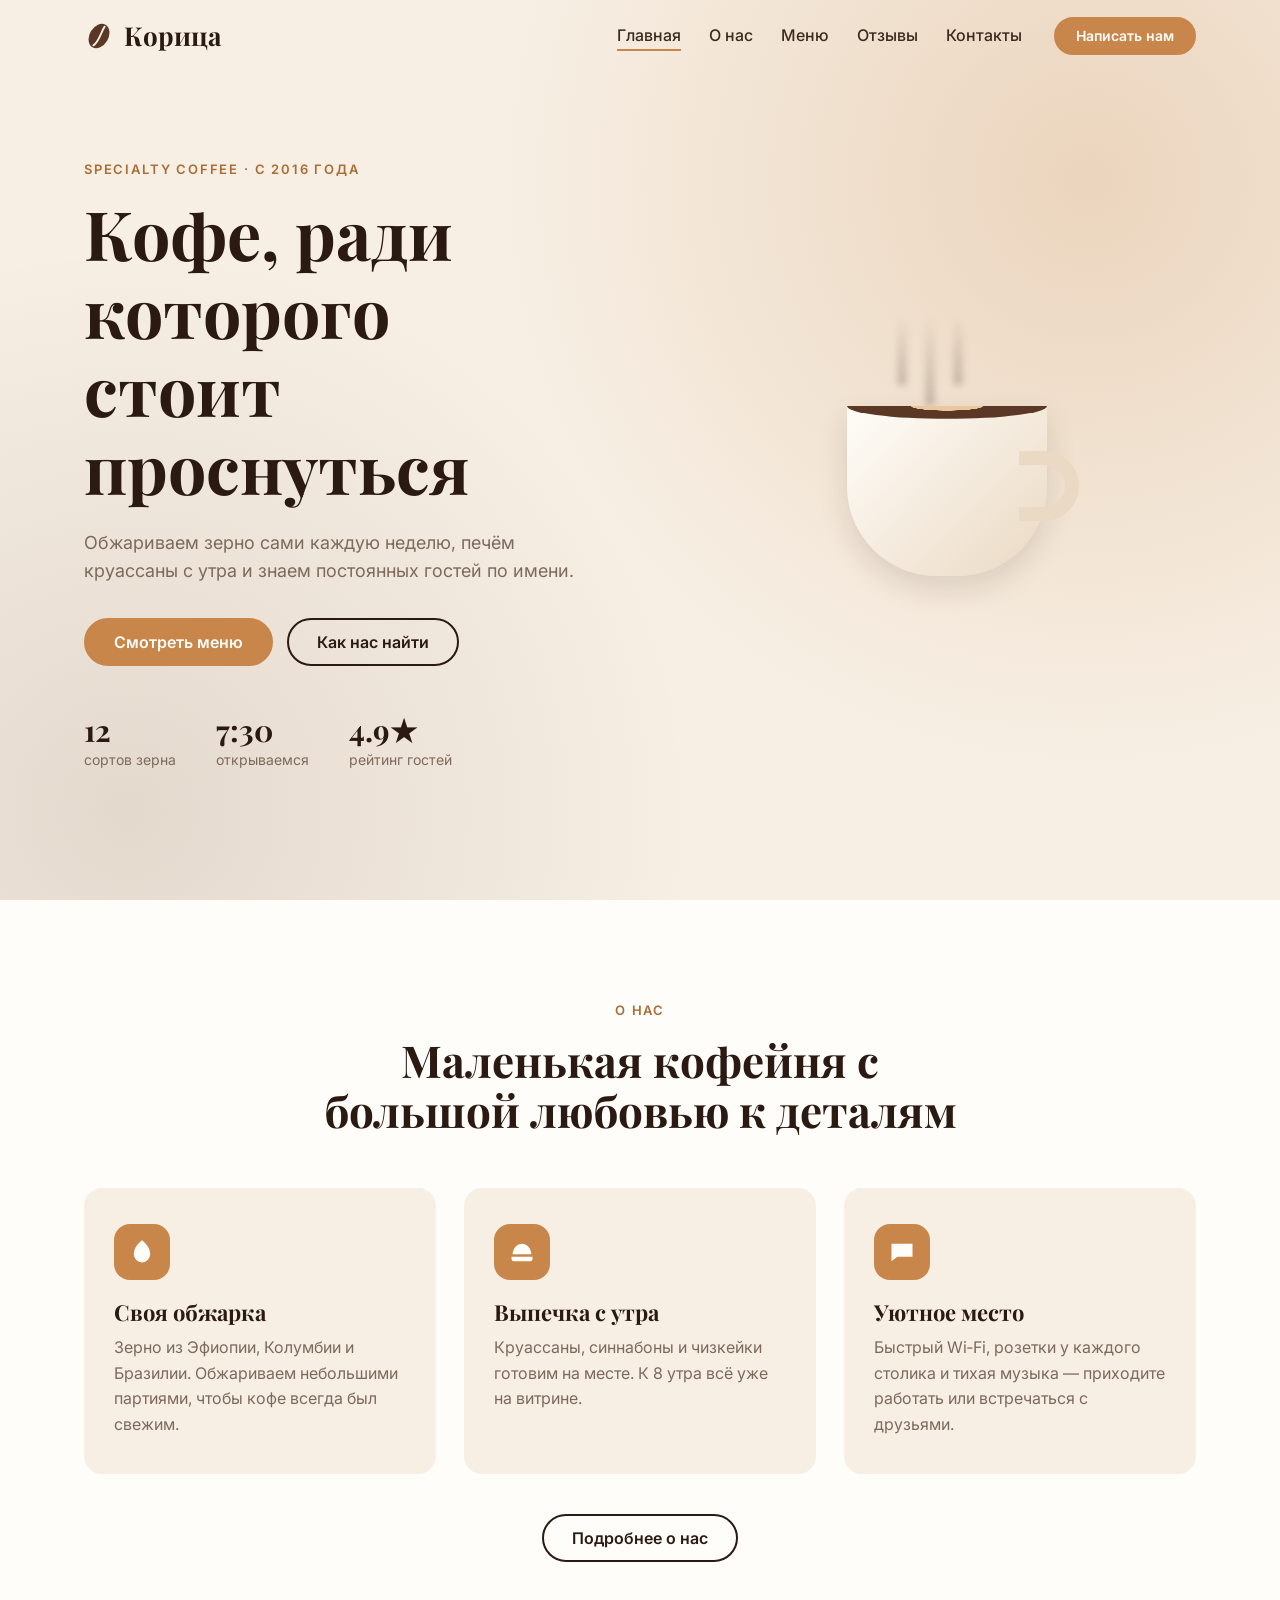
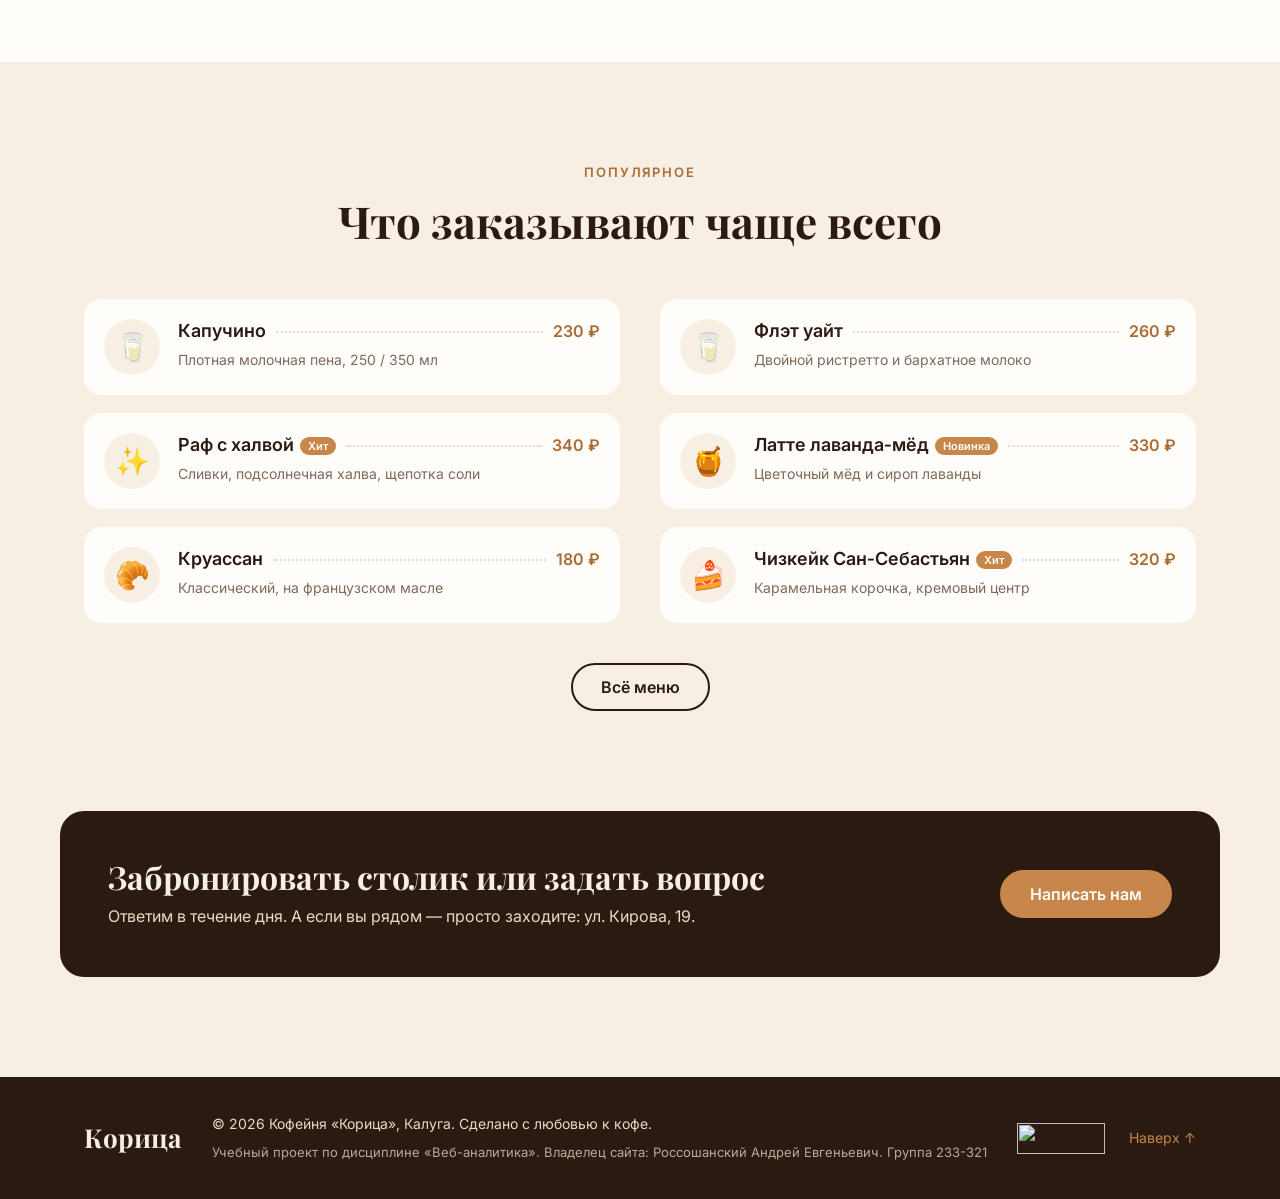
==== commit 3df89023: "Split site into five pages and add LiveInternet counter to footer Co-Authored-By: Claude Opus 5.5 <n" ====
--- a/index.html
+++ b/index.html
@@ -4,7 +4,7 @@
   <meta charset="UTF-8">
   <meta name="viewport" content="width=device-width, initial-scale=1.0">
   <title>Корица — кофейня в центре Калуги</title>
-  <meta name="description" content="Кофейня «Корица» в Калуге: свежая обжарка, авторские напитки и домашняя выпечка. Меню, контакты и обратная связь.">
+  <meta name="description" content="Кофейня «Корица» в Калуге: свежая обжарка, авторские напитки и домашняя выпечка.">
   <link rel="preconnect" href="https://fonts.googleapis.com">
   <link rel="preconnect" href="https://fonts.gstatic.com" crossorigin>
   <link href="https://fonts.googleapis.com/css2?family=Playfair+Display:wght@600;700&family=Inter:wght@400;500;600&display=swap" rel="stylesheet">
@@ -13,7 +13,7 @@
 <body>
   <header class="header" id="header">
     <div class="container header__inner">
-      <a href="#top" class="logo" aria-label="Корица — на главную">
+      <a href="index.html" class="logo" aria-label="Корица — на главную">
         <svg class="logo__icon" viewBox="0 0 32 32" aria-hidden="true">
           <ellipse cx="16" cy="16" rx="10" ry="14" transform="rotate(30 16 16)" fill="currentColor"/>
           <path d="M10 26c6-4 8-14 12-20" stroke="var(--cream)" stroke-width="2" fill="none" stroke-linecap="round"/>
@@ -23,12 +23,13 @@
 
       <nav class="nav" id="nav" aria-label="Основная навигация">
         <ul class="nav__list">
-          <li><a href="#about" class="nav__link">О нас</a></li>
-          <li><a href="#menu" class="nav__link">Меню</a></li>
-          <li><a href="#reviews" class="nav__link">Отзывы</a></li>
-          <li><a href="#contacts" class="nav__link">Контакты</a></li>
+          <li><a href="index.html" class="nav__link is-active" aria-current="page">Главная</a></li>
+          <li><a href="about.html" class="nav__link">О нас</a></li>
+          <li><a href="menu.html" class="nav__link">Меню</a></li>
+          <li><a href="reviews.html" class="nav__link">Отзывы</a></li>
+          <li><a href="contacts.html" class="nav__link">Контакты</a></li>
         </ul>
-        <a href="#feedback" class="btn btn--small nav__cta">Написать нам</a>
+        <a href="contacts.html#feedback" class="btn btn--small nav__cta">Написать нам</a>
       </nav>
 
       <button class="burger" id="burger" aria-label="Открыть меню" aria-expanded="false" aria-controls="nav">
@@ -46,8 +47,8 @@
           <h1 class="hero__title">Кофе, ради которого<br>стоит проснуться</h1>
           <p class="hero__text">Обжариваем зерно сами каждую неделю, печём круассаны с утра и знаем постоянных гостей по имени.</p>
           <div class="hero__actions">
-            <a href="#menu" class="btn">Смотреть меню</a>
-            <a href="#contacts" class="btn btn--ghost">Как нас найти</a>
+            <a href="menu.html" class="btn">Смотреть меню</a>
+            <a href="contacts.html" class="btn btn--ghost">Как нас найти</a>
           </div>
           <ul class="hero__stats">
             <li><strong>12</strong><span>сортов зерна</span></li>
@@ -69,7 +70,7 @@
     </section>
 
     <!-- About -->
-    <section class="section about" id="about">
+    <section class="section about">
       <div class="container">
         <div class="section__head reveal">
           <p class="section__eyebrow">О нас</p>
@@ -98,139 +99,60 @@
             <p class="feature__text">Быстрый Wi‑Fi, розетки у каждого столика и тихая музыка — приходите работать или встречаться с друзьями.</p>
           </article>
         </div>
-      </div>
-    </section>
-
-    <!-- Menu -->
-    <section class="section menu" id="menu">
-      <div class="container">
-        <div class="section__head reveal">
-          <p class="section__eyebrow">Меню</p>
-          <h2 class="section__title">Что сегодня в чашке</h2>
-        </div>
-
-        <div class="tabs" role="tablist" aria-label="Категории меню">
-          <button class="tabs__btn is-active" role="tab" aria-selected="true" data-filter="all">Всё</button>
-          <button class="tabs__btn" role="tab" aria-selected="false" data-filter="coffee">Кофе</button>
-          <button class="tabs__btn" role="tab" aria-selected="false" data-filter="signature">Авторские</button>
-          <button class="tabs__btn" role="tab" aria-selected="false" data-filter="tea">Чай и не кофе</button>
-          <button class="tabs__btn" role="tab" aria-selected="false" data-filter="food">Выпечка</button>
-        </div>
-
-        <ul class="menu__grid" id="menuGrid" aria-live="polite"></ul>
-      </div>
-    </section>
-
-    <!-- Reviews -->
-    <section class="section reviews" id="reviews">
-      <div class="container">
-        <div class="section__head reveal">
-          <p class="section__eyebrow">Отзывы</p>
-          <h2 class="section__title">Что говорят гости</h2>
-        </div>
-        <div class="reviews__grid">
-          <blockquote class="review reveal">
-            <p>«Лучший флэт уайт в районе. Бариста запомнили, что я пью на овсяном, уже со второго визита».</p>
-            <footer>— Марина, постоянная гостья</footer>
-          </blockquote>
-          <blockquote class="review reveal">
-            <p>«Прихожу работать по утрам: тихо, вкусно и всегда есть свободная розетка. Раф с халвой — must try».</p>
-            <footer>— Алексей, дизайнер</footer>
-          </blockquote>
-          <blockquote class="review reveal">
-            <p>«Круассаны как в Париже. Беру с собой коробку для коллег каждую пятницу».</p>
-            <footer>— Ирина, менеджер</footer>
-          </blockquote>
+        <div class="section__more">
+          <a href="about.html" class="btn btn--ghost">Подробнее о нас</a>
         </div>
       </div>
     </section>
 
-    <!-- Contacts + feedback -->
-    <section class="section contacts" id="contacts">
-      <div class="container contacts__inner">
-        <div class="contacts__info reveal">
-          <p class="section__eyebrow">Контакты</p>
-          <h2 class="section__title">Заходите в гости</h2>
-          <ul class="contacts__list">
-            <li>
-              <span class="contacts__label">Адрес</span>
-              ул. Кирова, 19, Калуга
-            </li>
-            <li>
-              <span class="contacts__label">Часы работы</span>
-              Пн–Пт 7:30–21:00 · Сб–Вс 9:00–22:00
-            </li>
-            <li>
-              <span class="contacts__label">Телефон</span>
-              <a href="tel:+74842000000">+7 (4842) 00-00-00</a>
-            </li>
-            <li>
-              <span class="contacts__label">Почта</span>
-              <a href="mailto:hello@korica.coffee">hello@korica.coffee</a>
-            </li>
-          </ul>
+    <!-- Featured -->
+    <section class="section menu" id="menu">
+      <div class="container">
+        <div class="section__head reveal">
+          <p class="section__eyebrow">Популярное</p>
+          <h2 class="section__title">Что заказывают чаще всего</h2>
         </div>
+        <ul class="menu__grid" id="menuGrid" data-featured></ul>
+        <div class="section__more">
+          <a href="menu.html" class="btn btn--ghost">Всё меню</a>
+        </div>
+      </div>
+    </section>
 
-        <form class="form reveal" id="feedback" novalidate>
-          <h3 class="form__title">Обратная связь</h3>
-          <p class="form__subtitle">Вопрос, отзыв или бронь столика — ответим в течение дня.</p>
-
-          <div class="form__field">
-            <label for="name">Имя</label>
-            <input type="text" id="name" name="name" autocomplete="name" placeholder="Как к вам обращаться" required minlength="2">
-            <span class="form__error" aria-live="polite"></span>
-          </div>
-
-          <div class="form__row">
-            <div class="form__field">
-              <label for="email">E‑mail</label>
-              <input type="email" id="email" name="email" autocomplete="email" placeholder="you@example.com" required>
-              <span class="form__error" aria-live="polite"></span>
-            </div>
-            <div class="form__field">
-              <label for="phone">Телефон <small>(необязательно)</small></label>
-              <input type="tel" id="phone" name="phone" autocomplete="tel" placeholder="+7 (___) ___-__-__">
-              <span class="form__error" aria-live="polite"></span>
-            </div>
-          </div>
-
-          <div class="form__field">
-            <label for="topic">Тема</label>
-            <select id="topic" name="topic">
-              <option value="question">Вопрос</option>
-              <option value="booking">Бронь столика</option>
-              <option value="review">Отзыв</option>
-              <option value="partnership">Сотрудничество</option>
-            </select>
-          </div>
-
-          <div class="form__field">
-            <label for="message">Сообщение</label>
-            <textarea id="message" name="message" rows="4" placeholder="Напишите, чем мы можем помочь" required minlength="10"></textarea>
-            <span class="form__error" aria-live="polite"></span>
-          </div>
-
-          <label class="form__check">
-            <input type="checkbox" id="agree" name="agree" required>
-            <span>Согласен(на) на обработку персональных данных</span>
-          </label>
-          <span class="form__error form__error--check" aria-live="polite"></span>
-
-          <button type="submit" class="btn btn--full">Отправить</button>
-          <p class="form__status" id="formStatus" role="status"></p>
-        </form>
+    <!-- CTA -->
+    <section class="cta">
+      <div class="container cta__inner reveal">
+        <div>
+          <h2 class="cta__title">Забронировать столик или задать вопрос</h2>
+          <p class="cta__text">Ответим в течение дня. А если вы рядом — просто заходите: ул. Кирова, 19.</p>
+        </div>
+        <a href="contacts.html#feedback" class="btn">Написать нам</a>
       </div>
     </section>
   </main>
 
   <footer class="footer">
     <div class="container footer__inner">
-      <a href="#top" class="logo logo--light">Корица</a>
+      <a href="index.html" class="logo logo--light">Корица</a>
       <div class="footer__text">
         <p>© <span id="year"></span> Кофейня «Корица», Калуга. Сделано с любовью к кофе.</p>
         <p class="footer__note">Учебный проект по дисциплине «Веб-аналитика». Владелец сайта: Россошанский Андрей Евгеньевич. Группа 233-321</p>
       </div>
-      <a href="#top" class="footer__up">Наверх ↑</a>
+      <div class="footer__side">
+        <div class="footer__counter">
+        <!--LiveInternet counter--><a href="https://www.liveinternet.ru/click"
+        target="_blank" rel="noopener"><img id="licnt8C1A" width="88" height="31" style="border:0"
+        title="LiveInternet: показано число просмотров за 24 часа, посетителей за 24 часа и за сегодня"
+        src="[data-uri]"
+        alt=""/></a><script>(function(d,s){d.getElementById("licnt8C1A").src=
+        "https://counter.yadro.ru/hit?t14.6;r"+escape(d.referrer)+
+        ((typeof(s)=="undefined")?"":";s"+s.width+"*"+s.height+"*"+
+        (s.colorDepth?s.colorDepth:s.pixelDepth))+";u"+escape(d.URL)+
+        ";h"+escape(d.title.substring(0,150))+";"+Math.random()})
+        (document,screen)</script><!--/LiveInternet-->
+        </div>
+        <a href="#top" class="footer__up">Наверх ↑</a>
+      </div>
     </div>
   </footer>
 
--- a/css/style.css
+++ b/css/style.css
@@ -789,6 +789,201 @@
   transform: none;
 }
 
+/* ===== Inner pages ===== */
+.page-hero {
+  padding: calc(var(--header-h) + 64px) 0 56px;
+  text-align: center;
+  background:
+    radial-gradient(circle at 85% 10%, rgba(200, 134, 74, 0.22), transparent 45%),
+    var(--cream);
+}
+
+.page-hero__title {
+  font-size: clamp(34px, 5vw, 56px);
+  margin-bottom: 14px;
+}
+
+.page-hero__text {
+  max-width: 560px;
+  margin: 0 auto;
+  font-size: 18px;
+  color: var(--muted);
+}
+
+.section__more {
+  margin-top: 40px;
+  text-align: center;
+}
+
+/* CTA band */
+.cta {
+  padding: 0 0 100px;
+}
+
+.cta__inner {
+  display: flex;
+  align-items: center;
+  justify-content: space-between;
+  gap: 32px;
+  padding: 48px;
+  border-radius: 24px;
+  background: var(--espresso);
+}
+
+.cta__title {
+  font-size: clamp(24px, 3vw, 32px);
+  color: var(--cream);
+  margin-bottom: 8px;
+}
+
+.cta__text {
+  margin: 0;
+  color: var(--latte);
+}
+
+.cta .btn {
+  flex-shrink: 0;
+}
+
+/* Story */
+.story {
+  background: var(--cream);
+}
+
+.story__inner {
+  display: grid;
+  grid-template-columns: 1.3fr 1fr;
+  gap: 60px;
+  align-items: center;
+}
+
+.story__text p:not(.section__eyebrow) {
+  color: var(--muted);
+}
+
+.story__text .section__title {
+  margin-bottom: 18px;
+}
+
+.timeline {
+  list-style: none;
+  margin: 0;
+  padding: 0 0 0 28px;
+  border-left: 2px solid var(--latte);
+  display: grid;
+  gap: 26px;
+}
+
+.timeline li {
+  position: relative;
+}
+
+.timeline li::before {
+  content: "";
+  position: absolute;
+  left: -36px;
+  top: 6px;
+  width: 14px;
+  height: 14px;
+  border-radius: 50%;
+  background: var(--caramel);
+  border: 3px solid var(--cream);
+}
+
+.timeline strong {
+  display: block;
+  font: 700 22px/1.2 var(--font-head);
+  color: var(--espresso);
+}
+
+.timeline span {
+  color: var(--muted);
+}
+
+/* Steps */
+.steps {
+  background: var(--white);
+}
+
+.steps__list {
+  display: grid;
+  grid-template-columns: repeat(4, 1fr);
+  gap: 24px;
+  list-style: none;
+  margin: 0;
+  padding: 0;
+}
+
+.step {
+  padding: 28px 24px;
+  border-radius: var(--radius);
+  background: var(--cream);
+}
+
+.step__num {
+  font: 700 32px/1 var(--font-head);
+  color: var(--caramel);
+}
+
+.step h3 {
+  margin: 14px 0 8px;
+  font-size: 20px;
+}
+
+.step p {
+  margin: 0;
+  font-size: 15px;
+  color: var(--muted);
+}
+
+/* Rating */
+.rating__inner {
+  display: flex;
+  align-items: center;
+  gap: 40px;
+  max-width: 820px;
+  margin: 0 auto;
+  padding: 40px;
+  border-radius: 24px;
+  background: var(--white);
+  box-shadow: var(--shadow);
+}
+
+.rating__score strong {
+  display: block;
+  font: 700 64px/1 var(--font-head);
+  color: var(--caramel-dark);
+}
+
+.rating__score span {
+  font-size: 14px;
+  color: var(--muted);
+}
+
+.rating__text {
+  margin: 0;
+  font-size: 17px;
+}
+
+.rating__text a {
+  color: var(--caramel-dark);
+}
+
+/* Footer counter */
+.footer__side {
+  display: flex;
+  align-items: center;
+  gap: 24px;
+}
+
+.footer__counter {
+  line-height: 0;
+}
+
+.footer__counter img {
+  display: inline-block;
+}
+
 /* ===== Responsive ===== */
 @media (max-width: 1024px) {
   .hero__inner {
@@ -952,3 +1147,51 @@
     transform: none;
   }
 }
+
+@media (max-width: 1024px) {
+  .story__inner {
+    grid-template-columns: 1fr;
+    gap: 40px;
+  }
+
+  .steps__list {
+    grid-template-columns: repeat(2, 1fr);
+  }
+}
+
+@media (max-width: 640px) {
+  .page-hero {
+    padding: calc(var(--header-h) + 40px) 0 40px;
+  }
+
+  .page-hero__text {
+    font-size: 16px;
+  }
+
+  .cta {
+    padding-bottom: 70px;
+  }
+
+  .cta__inner {
+    flex-direction: column;
+    align-items: stretch;
+    text-align: center;
+    padding: 32px 20px;
+  }
+
+  .steps__list {
+    grid-template-columns: 1fr;
+  }
+
+  .rating__inner {
+    flex-direction: column;
+    text-align: center;
+    gap: 16px;
+    padding: 28px 20px;
+  }
+
+  .footer__side {
+    flex-direction: column;
+    gap: 14px;
+  }
+}
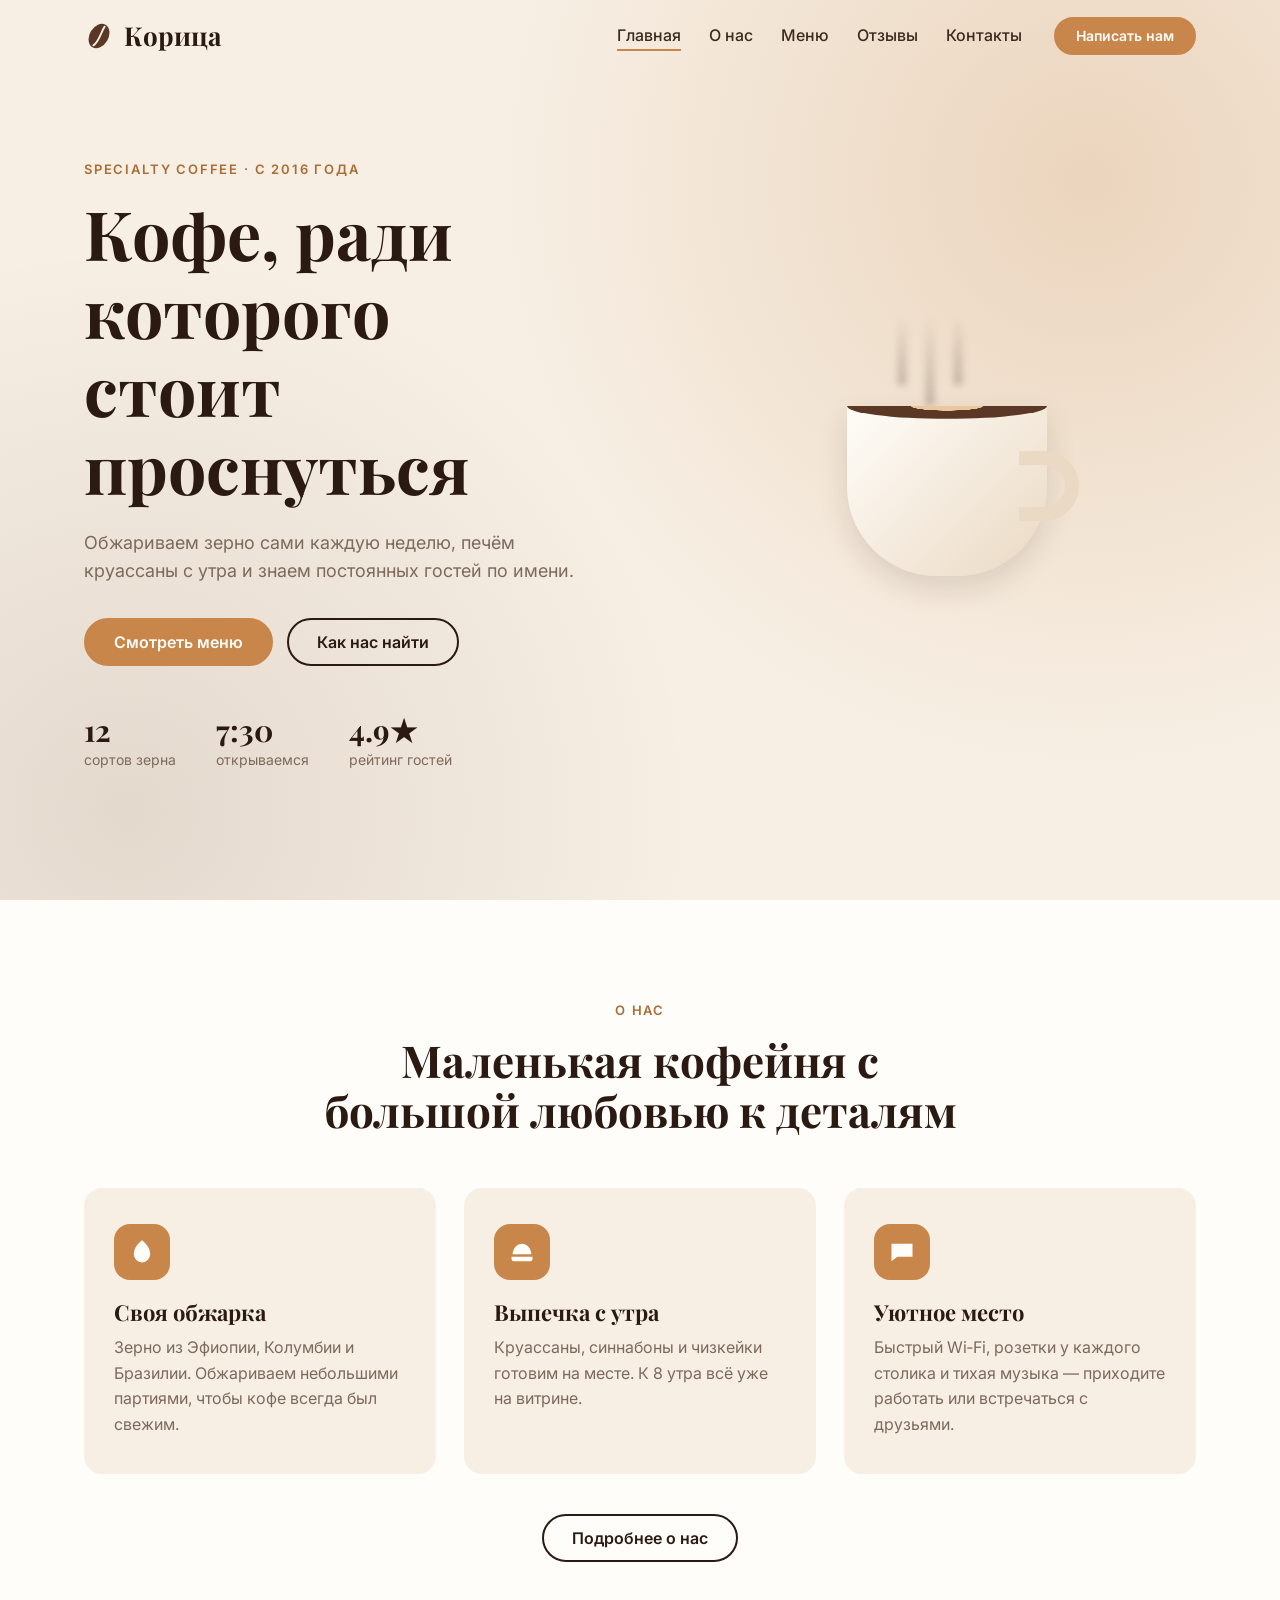
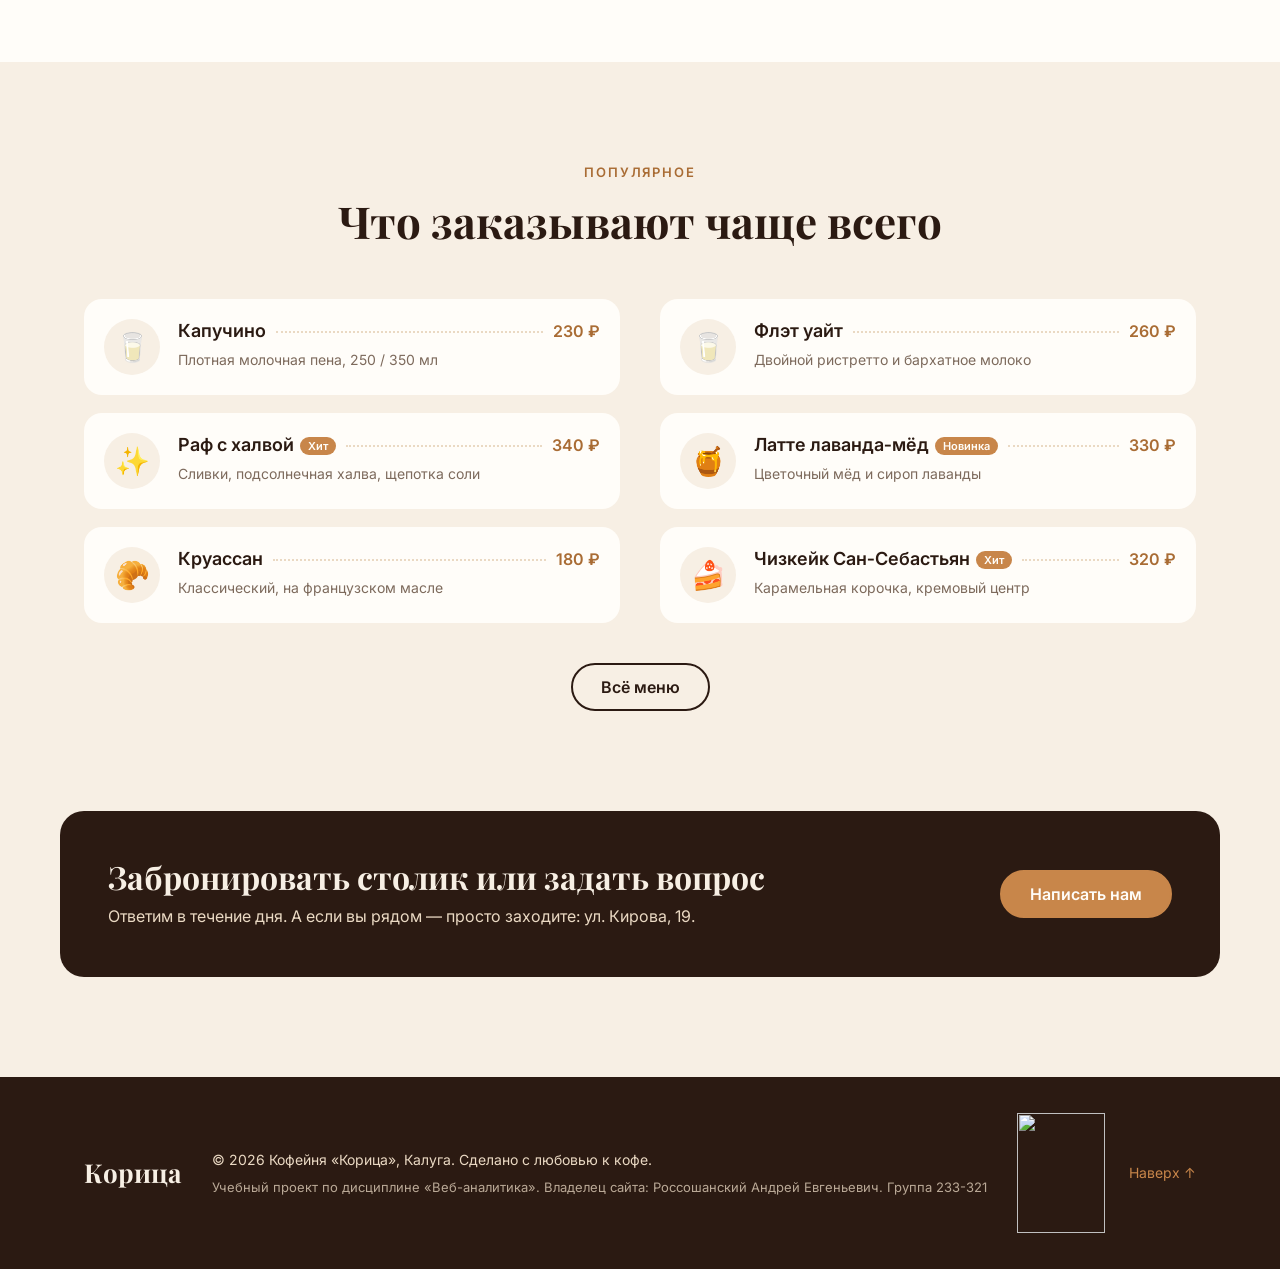
==== commit d99e3d6d: "Use the site's registered LiveInternet 88x120 counter code Co-Authored-By: Claude Opus 5.5 <noreply@" ====
--- a/index.html
+++ b/index.html
@@ -140,16 +140,16 @@
       </div>
       <div class="footer__side">
         <div class="footer__counter">
-        <!--LiveInternet counter--><a href="https://www.liveinternet.ru/click"
-        target="_blank" rel="noopener"><img id="licnt8C1A" width="88" height="31" style="border:0"
-        title="LiveInternet: показано число просмотров за 24 часа, посетителей за 24 часа и за сегодня"
-        src="[data-uri]"
-        alt=""/></a><script>(function(d,s){d.getElementById("licnt8C1A").src=
-        "https://counter.yadro.ru/hit?t14.6;r"+escape(d.referrer)+
-        ((typeof(s)=="undefined")?"":";s"+s.width+"*"+s.height+"*"+
-        (s.colorDepth?s.colorDepth:s.pixelDepth))+";u"+escape(d.URL)+
-        ";h"+escape(d.title.substring(0,150))+";"+Math.random()})
-        (document,screen)</script><!--/LiveInternet-->
+<!--LiveInternet counter--><a href="https://www.liveinternet.ru/click"
+target="_blank"><img id="licntDC97" width="88" height="120" style="border:0" 
+title="LiveInternet: показано количество просмотров и посетителей"
+src="[data-uri]"
+alt=""/></a><script>(function(d,s){d.getElementById("licntDC97").src=
+"https://counter.yadro.ru/hit?t27.6;r"+escape(d.referrer)+
+((typeof(s)=="undefined")?"":";s"+s.width+"*"+s.height+"*"+
+(s.colorDepth?s.colorDepth:s.pixelDepth))+";u"+escape(d.URL)+
+";h"+escape(d.title.substring(0,150))+";"+Math.random()})
+(document,screen)</script><!--/LiveInternet-->
         </div>
         <a href="#top" class="footer__up">Наверх ↑</a>
       </div>
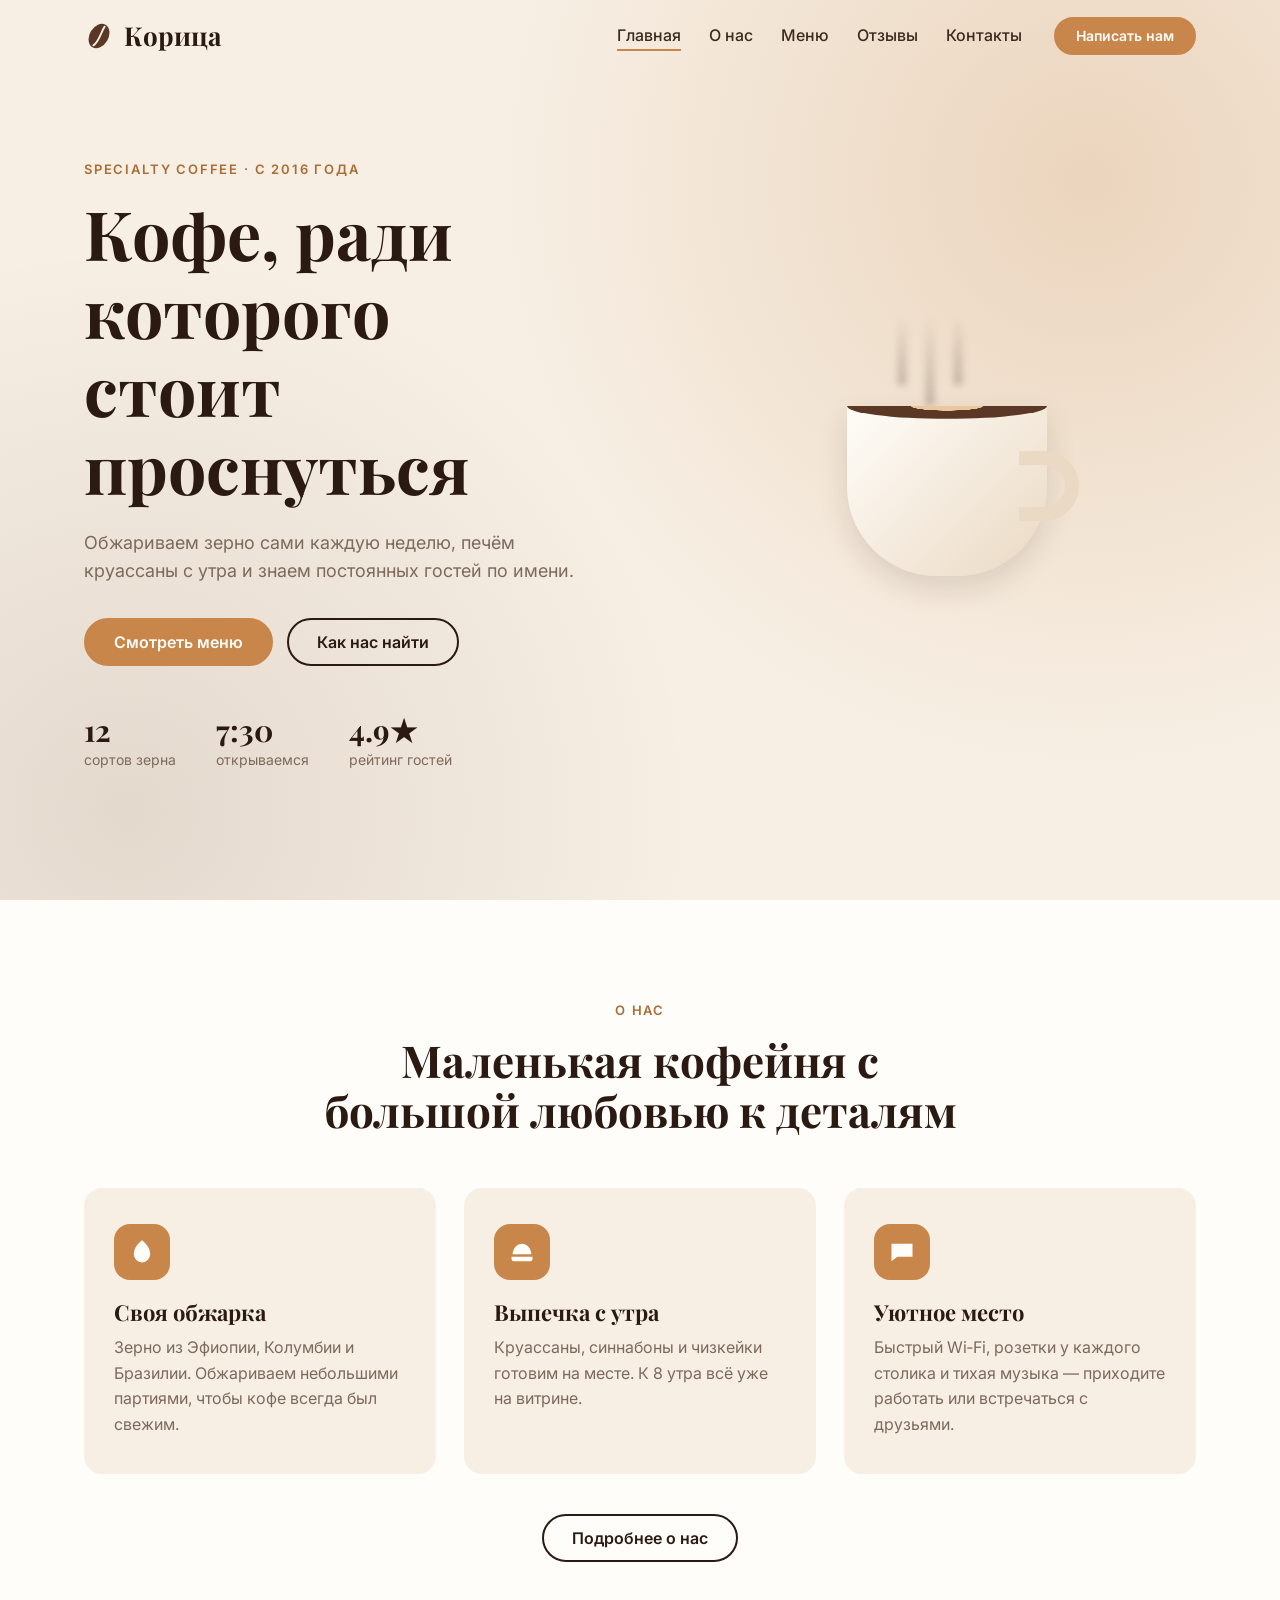
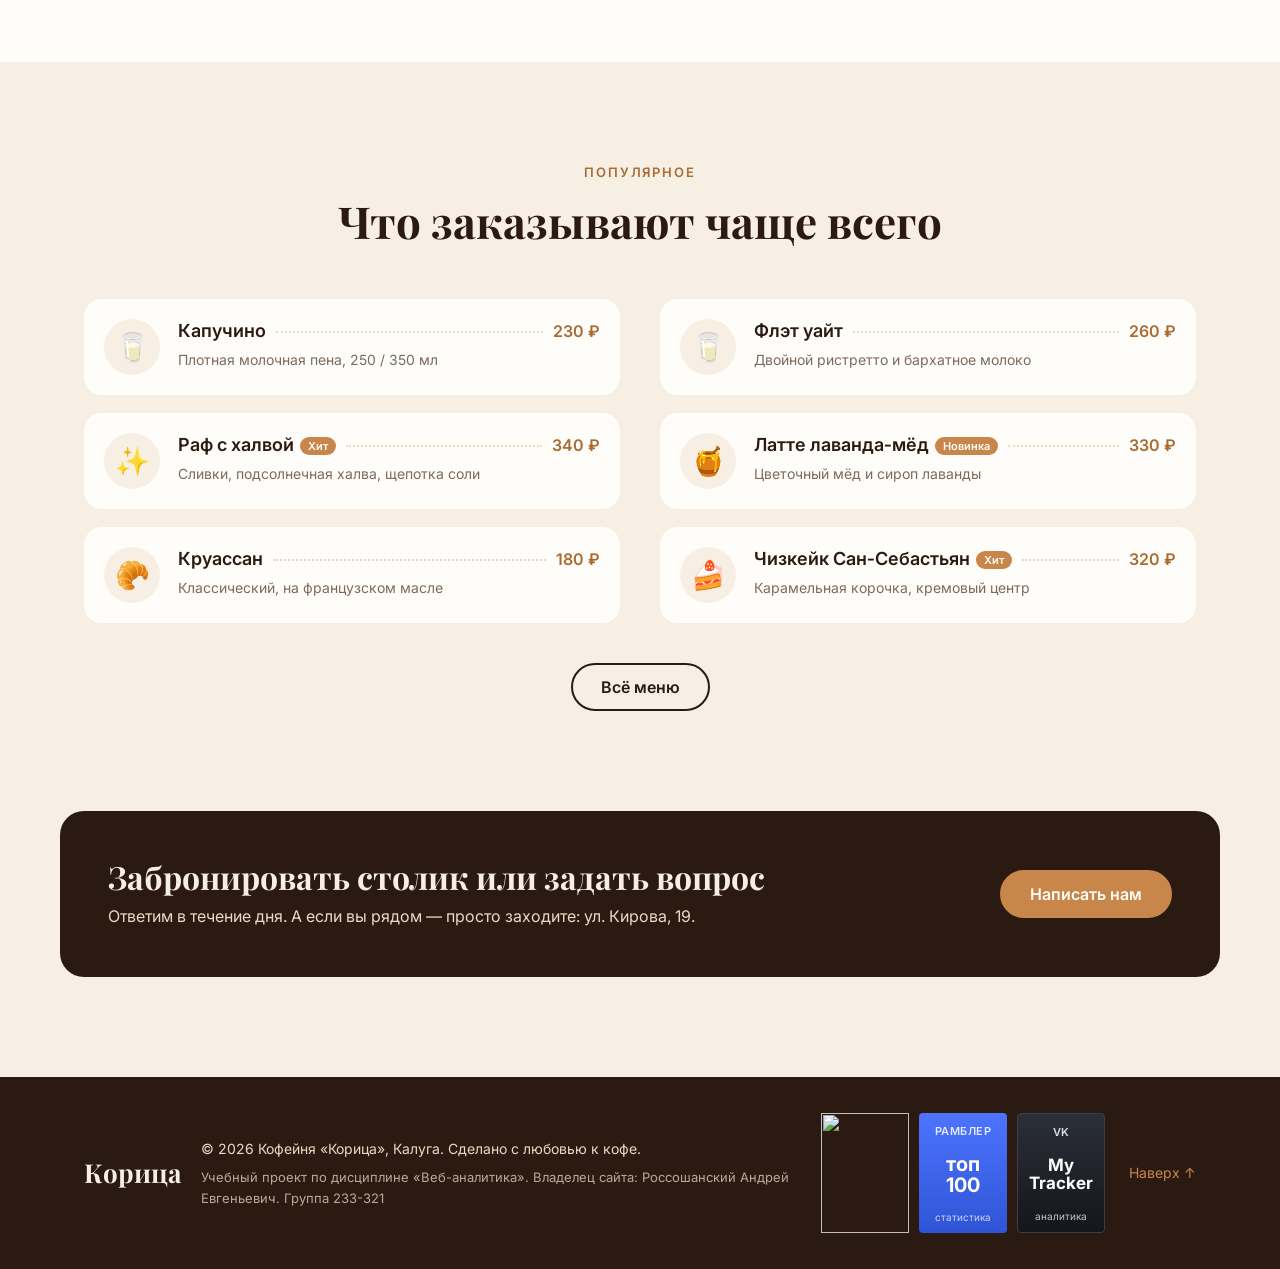
==== commit d816b5f0: "Add MyTracker counter and Top-100/MyTracker footer badges Co-Authored-By: Claude Opus 5.5 <noreply@a" ====
--- a/index.html
+++ b/index.html
@@ -139,7 +139,8 @@
         <p class="footer__note">Учебный проект по дисциплине «Веб-аналитика». Владелец сайта: Россошанский Андрей Евгеньевич. Группа 233-321</p>
       </div>
       <div class="footer__side">
-        <div class="footer__counter">
+        <div class="footer__counters">
+          <div class="footer__counter">
 <!--LiveInternet counter--><a href="https://www.liveinternet.ru/click"
 target="_blank"><img id="licntDC97" width="88" height="120" style="border:0" 
 title="LiveInternet: показано количество просмотров и посетителей"
@@ -150,12 +151,66 @@
 (s.colorDepth?s.colorDepth:s.pixelDepth))+";u"+escape(d.URL)+
 ";h"+escape(d.title.substring(0,150))+";"+Math.random()})
 (document,screen)</script><!--/LiveInternet-->
+          </div>
+          <a href="https://top100.rambler.ru/" class="stat-badge stat-badge--top100" target="_blank" rel="noopener" title="Сайт участвует в сборе статистики Рамблер/топ-100">
+            <span class="stat-badge__brand">Рамблер</span>
+            <span class="stat-badge__big">топ<br>100</span>
+            <span class="stat-badge__note">статистика</span>
+          </a>
+          <a href="https://tracker.my.com/" class="stat-badge stat-badge--mytracker" target="_blank" rel="noopener" title="Статистика сайта собирается MyTracker">
+            <span class="stat-badge__brand">VK</span>
+            <span class="stat-badge__big">My<br>Tracker</span>
+            <span class="stat-badge__note">аналитика</span>
+          </a>
         </div>
         <a href="#top" class="footer__up">Наверх ↑</a>
       </div>
     </div>
   </footer>
 
+<!-- Top100 (Kraken) Counter -->
+<script>
+    (function (w, d, c) {
+    (w[c] = w[c] || []).push(function() {
+        var options = {
+            project: 7753013,
+        };
+        try {
+            w.top100Counter = new top100(options);
+        } catch(e) { }
+    });
+    var n = d.getElementsByTagName("script")[0],
+    s = d.createElement("script"),
+    f = function () { n.parentNode.insertBefore(s, n); };
+    s.type = "text/javascript";
+    s.async = true;
+    s.src =
+    (d.location.protocol == "https:" ? "https:" : "http:") +
+    "//st.top100.ru/top100/top100.js";
+
+    if (w.opera == "[object Opera]") {
+    d.addEventListener("DOMContentLoaded", f, false);
+} else { f(); }
+})(window, document, "_top100q");
+</script>
+<noscript>
+  <img src="//counter.rambler.ru/top100.cnt?pid=7753013" alt="Топ-100" />
+</noscript>
+<!-- END Top100 (Kraken) Counter -->
+<!-- Top.Mail.Ru counter -->
+<script type="text/javascript">
+var _tmr = window._tmr || (window._tmr = []);
+_tmr.push({id: "3804408", type: "pageView", start: (new Date()).getTime()});
+(function (d, w, id) {
+  if (d.getElementById(id)) return;
+  var ts = d.createElement("script"); ts.type = "text/javascript"; ts.async = true; ts.id = id;
+  ts.src = "https://top-fwz1.mail.ru/js/code.js";
+  var f = function () {var s = d.getElementsByTagName("script")[0]; s.parentNode.insertBefore(ts, s);};
+  if (w.opera == "[object Opera]") { d.addEventListener("DOMContentLoaded", f, false); } else { f(); }
+})(document, window, "tmr-code");
+</script>
+<noscript><div><img src="https://top-fwz1.mail.ru/counter?id=3804408;js=na" style="position:absolute;left:-9999px;" alt="Top.Mail.Ru" /></div></noscript>
+<!-- /Top.Mail.Ru counter -->
   <script src="js/main.js"></script>
 </body>
 </html>
--- a/css/style.css
+++ b/css/style.css
@@ -972,12 +972,83 @@
 /* Footer counter */
 .footer__side {
   display: flex;
+  flex-shrink: 0;
   align-items: center;
   gap: 24px;
 }
 
+.footer__up {
+  white-space: nowrap;
+}
+
+.footer__counters {
+  display: flex;
+  flex-wrap: nowrap;
+  justify-content: center;
+  gap: 10px;
+}
+
 .footer__counter {
   line-height: 0;
+}
+
+/* Clickable 88x120 badges styled after the LiveInternet counter */
+.stat-badge {
+  display: flex;
+  flex-direction: column;
+  align-items: center;
+  justify-content: space-between;
+  width: 88px;
+  height: 120px;
+  padding: 10px 6px 8px;
+  border-radius: 4px;
+  color: #fff;
+  font-family: var(--font-body);
+  text-align: center;
+  text-decoration: none;
+  transition: transform 0.2s, filter 0.2s;
+}
+
+.stat-badge:hover {
+  transform: translateY(-2px);
+  filter: brightness(1.1);
+}
+
+.stat-badge:focus-visible {
+  outline: 2px solid var(--caramel);
+  outline-offset: 2px;
+}
+
+.stat-badge__brand {
+  font-size: 11px;
+  font-weight: 600;
+  letter-spacing: 0.04em;
+  text-transform: uppercase;
+  opacity: 0.85;
+}
+
+.stat-badge__big {
+  font-size: 20px;
+  font-weight: 700;
+  line-height: 1.05;
+}
+
+.stat-badge__note {
+  font-size: 10px;
+  opacity: 0.75;
+}
+
+.stat-badge--top100 {
+  background: linear-gradient(180deg, #4d74ff, #2f54d6);
+}
+
+.stat-badge--mytracker {
+  background: linear-gradient(180deg, #2b2f38, #14161b);
+  border: 1px solid #3a3f4a;
+}
+
+.stat-badge--mytracker .stat-badge__big {
+  font-size: 17px;
 }
 
 .footer__counter img {
@@ -1195,3 +1266,15 @@
     gap: 14px;
   }
 }
+
+@media (max-width: 860px) {
+  .footer__inner {
+    flex-direction: column;
+    text-align: center;
+  }
+
+  .footer__side {
+    flex-direction: column;
+    gap: 14px;
+  }
+}
